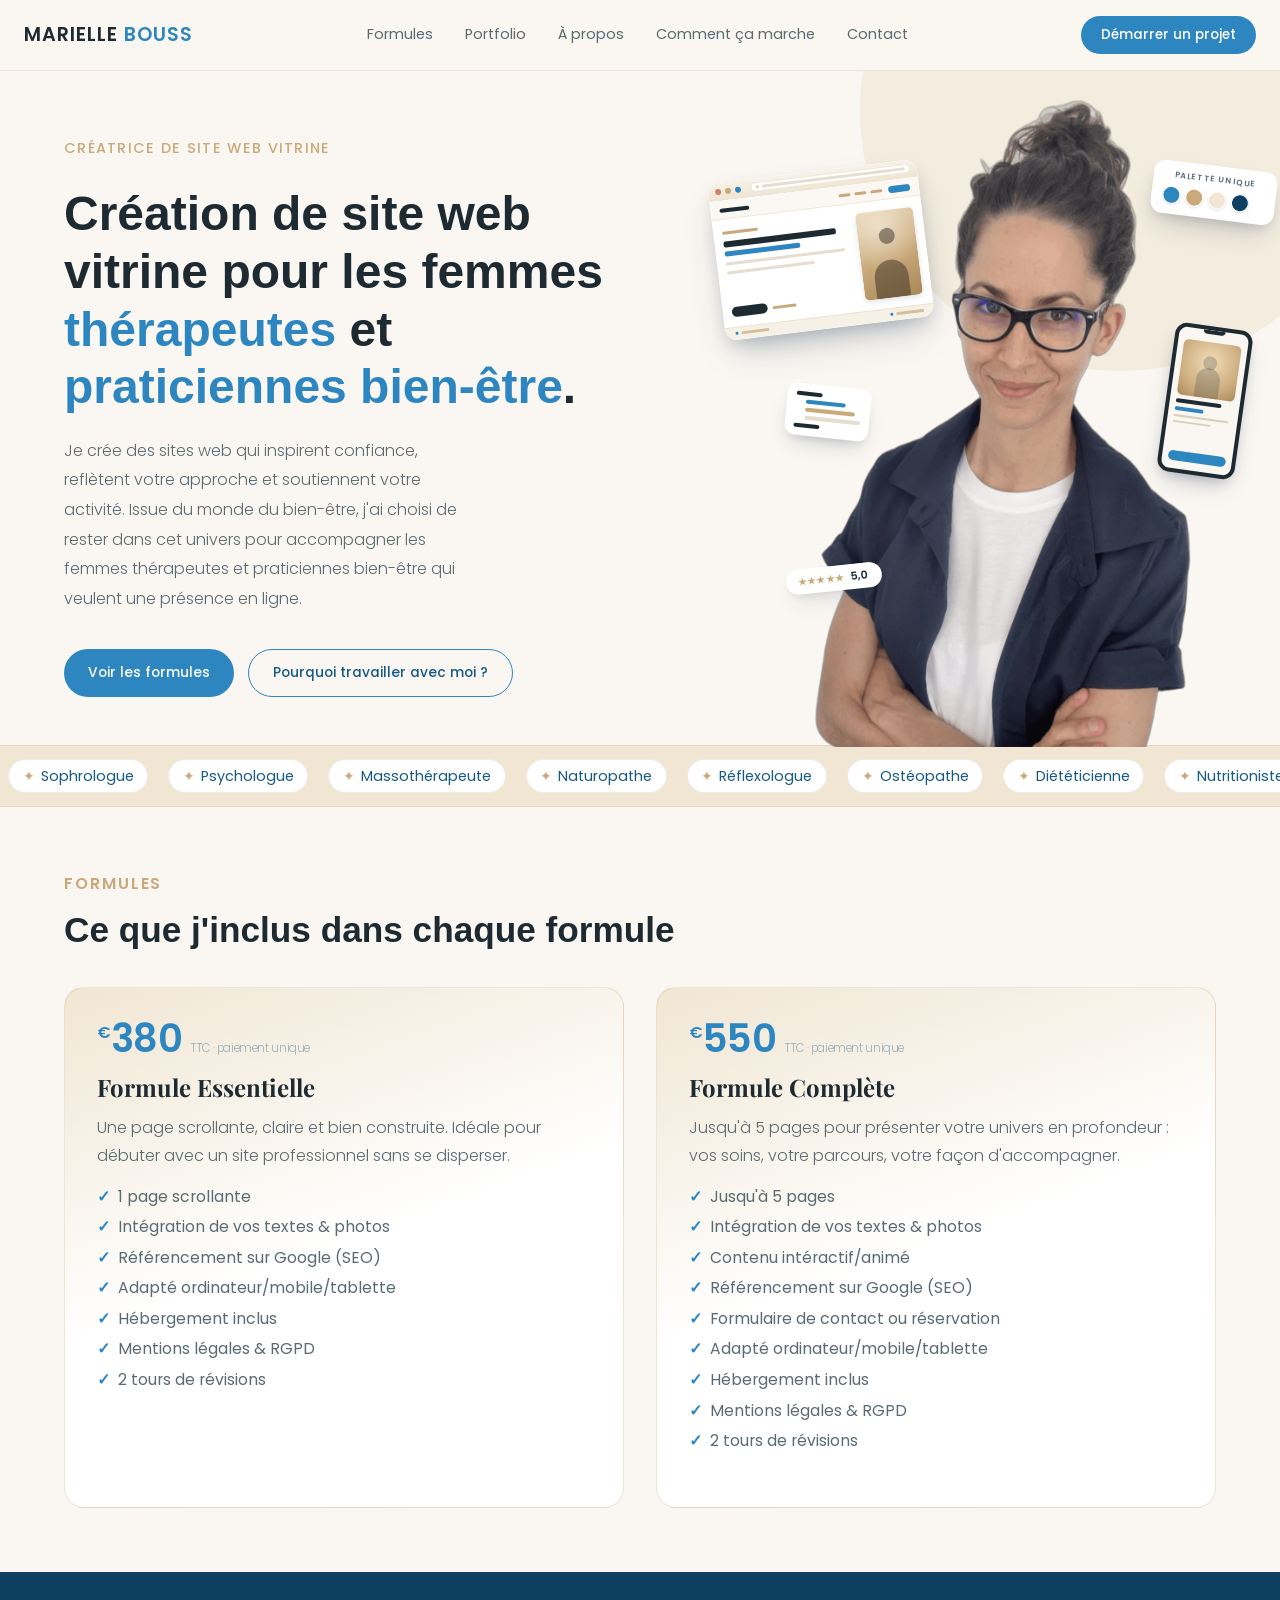
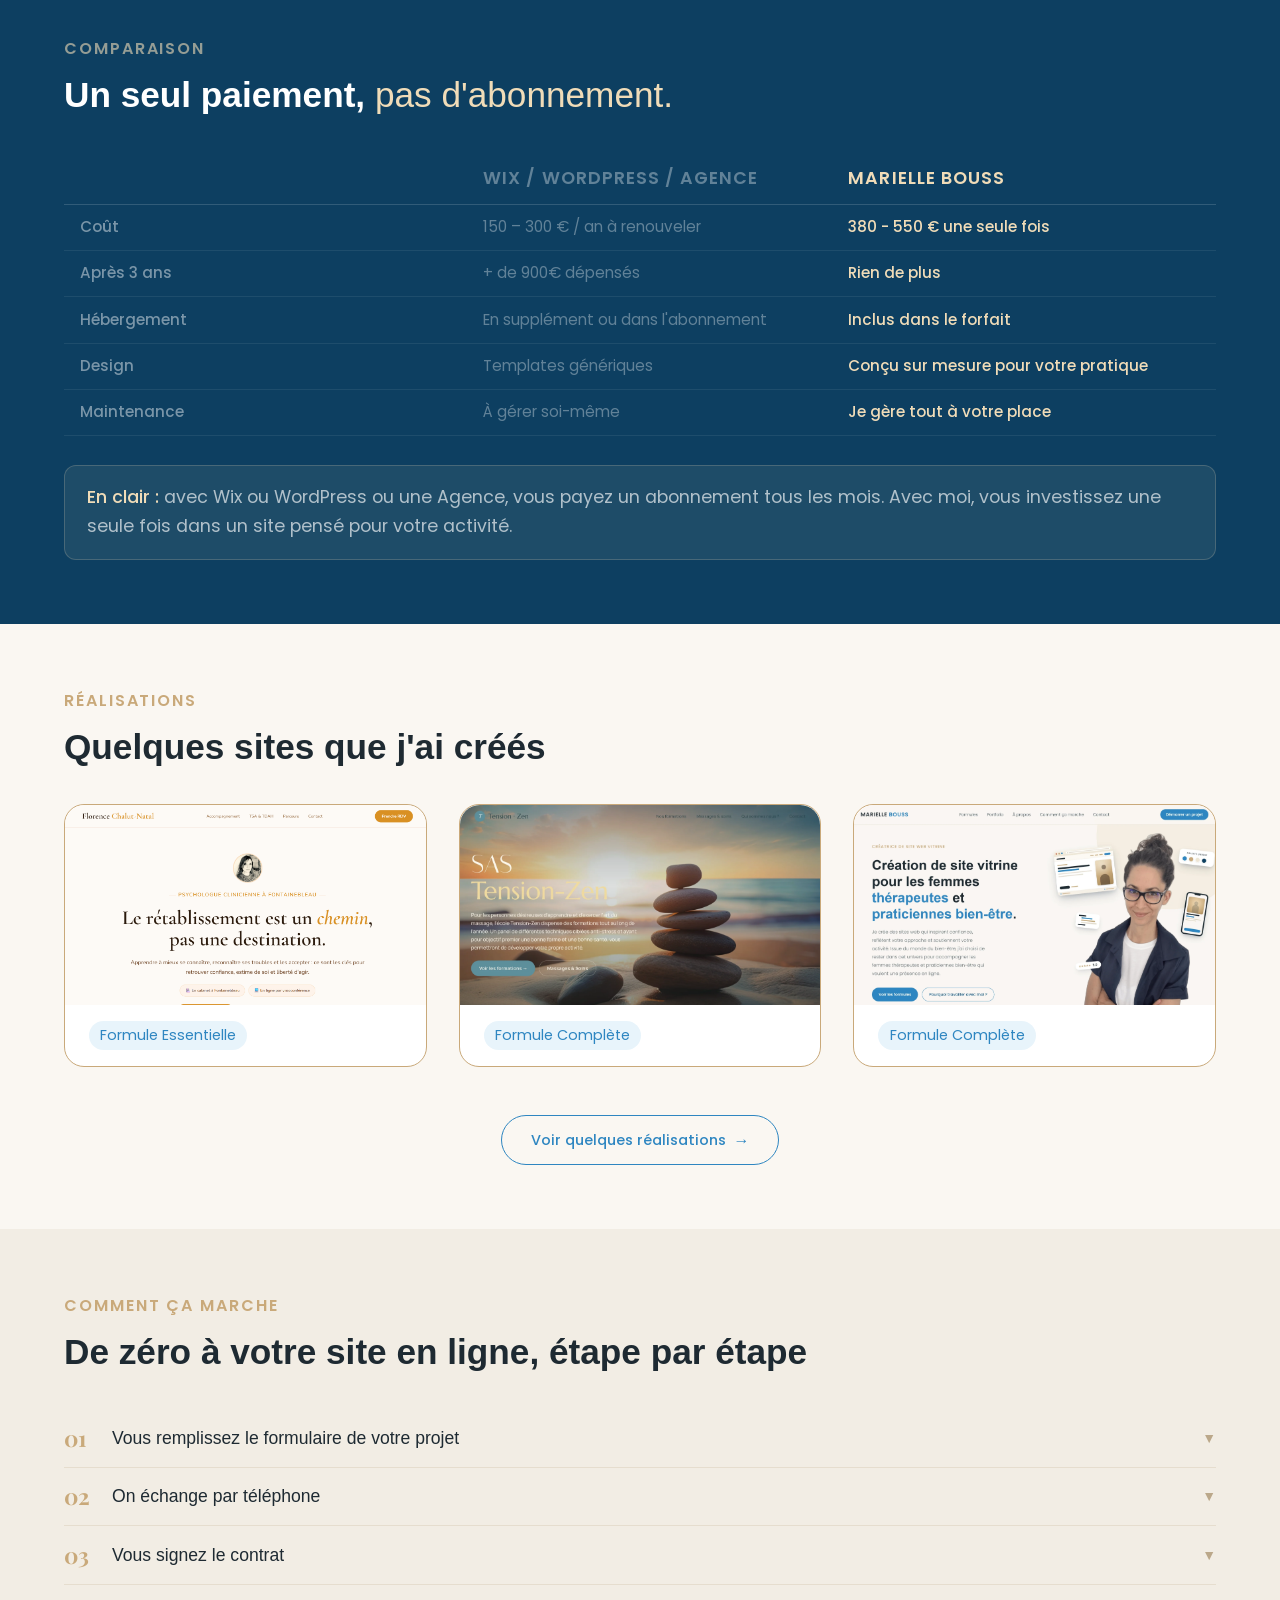
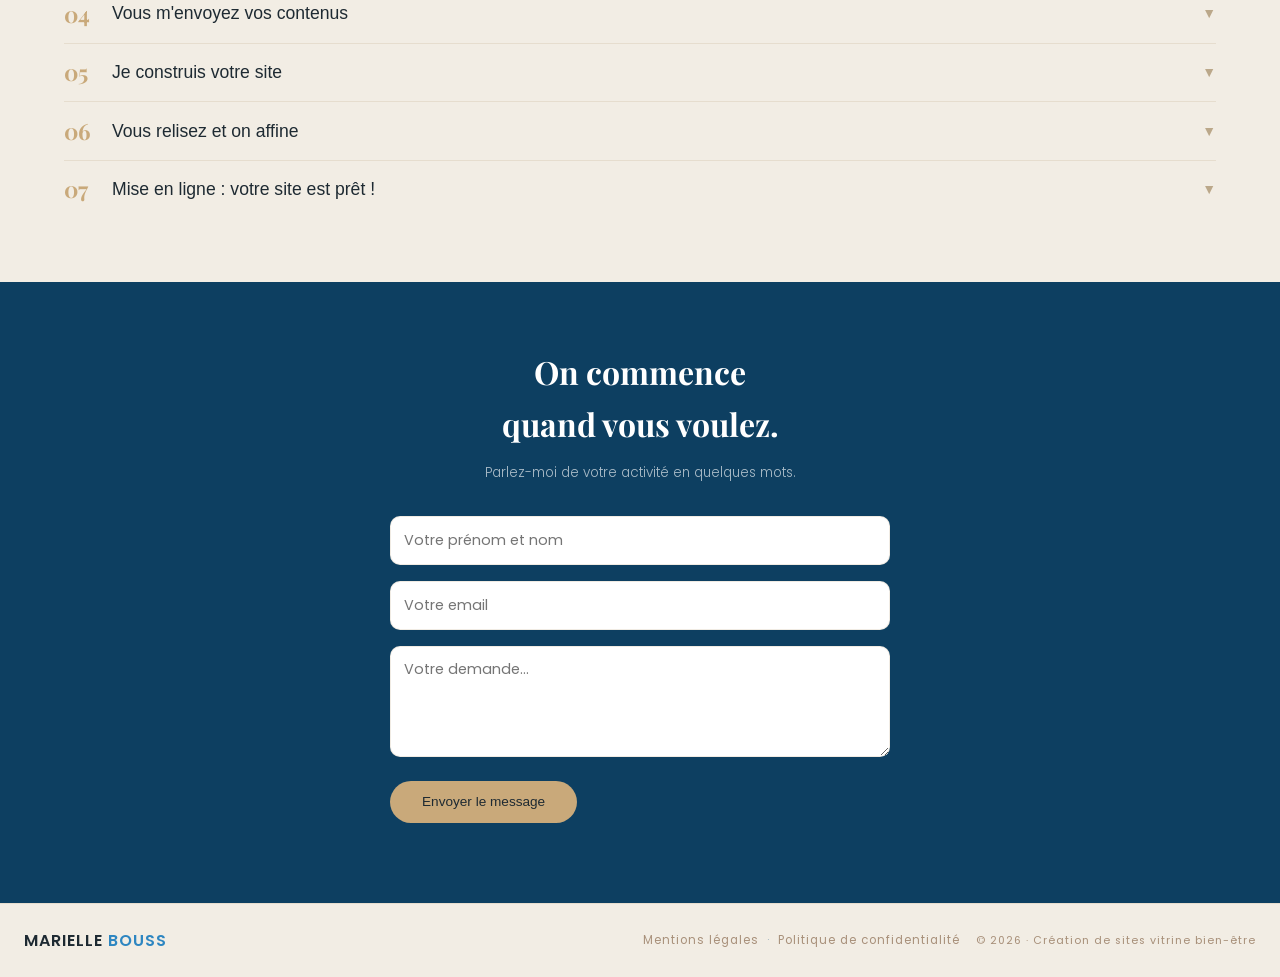
==== index.html @ 6187fcd1 "Add files via upload" ====
<!-- index.html - Page d'accueil -->
<!DOCTYPE html>
<html lang="fr">
<head>
    <meta charset="UTF-8">
    <meta name="viewport" content="width=device-width, initial-scale=1.0, viewport-fit=cover">
    
    <link rel="sitemap" type="application/xml" title="Sitemap" href="/sitemap.xml">
    
    <!-- Favicon -->
    <link rel="icon" type="image/png" href="/favicon.png">
    
    <!-- SEO Meta Tags -->
    <title>Marielle Bouss | Création de site web pour thérapeutes et praticiennes bien-être</title>
    <meta name="description" content="Créatrice de sites web vitrine sur mesure pour thérapeutes et praticiennes bien-être. Sans abonnement, hébergement inclus.">
    <meta name="keywords" content="création site web thérapeute, création site bien-être, création site coach, site vitrine bien-être, création site massothérapeute, site psychologue, création site naturopathe">
    <meta name="author" content="Marielle Bouss">
    <meta name="robots" content="index, follow">
    <meta name="language" content="French">
    
    <!-- Open Graph / Facebook -->
    <meta property="og:type" content="website">
    <meta property="og:url" content="https://mariellebouss.fr/">
    <meta property="og:title" content="Marielle Bouss | Créatrice de sites web pour thérapeutes et praticiennes bien-être">
    <meta property="og:description" content="Des sites web sur mesure pour les thérapeutes et praticiennes bien-être.">
    <meta property="og:locale" content="fr_FR">
    <meta property="og:site_name" content="Marielle Bouss">
    <meta property="og:image" content="https://mariellebouss.fr/logoreseau.jpg">
    <meta property="og:image:width" content="1200">
    <meta property="og:image:height" content="630">
    <meta property="og:image:alt" content="Marielle Bouss, créatrice de sites web vitrine pour thérapeutes et praticiennes bien-etre.">
    
    <!-- Twitter -->
    <meta property="twitter:card" content="summary_large_image">
    <meta property="twitter:url" content="https://mariellebouss.fr/">
    <meta property="twitter:title" content="Marielle Bouss | Créatrice de sites web pour thérapeutes">
    <meta property="twitter:description" content="Des sites web sur mesure pour les thérapeutes et praticiennes bien-être.">
    <meta name="twitter:image" content="https://mariellebouss.fr/logoreseau.jpg">
    
    <!-- Canonical URL -->
    <link rel="canonical" href="https://mariellebouss.fr/">
    
    <!-- Structured Data / Schema.org -->
    <script type="application/ld+json">
   {
    "@context": "https://schema.org",
    "@type": "ProfessionalService",
    "name": "Marielle Bouss",
    "description": "Créatrice de sites web vitrine pour thérapeutes et praticiennes bien-être",
    "url": "https://mariellebouss.fr",
    "email": "marielle.bouss@outlook.fr",
    "priceRange": "€380-€500",
    "serviceType": "Création de sites web vitrine",
    "areaServed": "France",
    "image": "https://mariellebouss.fr/logoreseau.jpg",
    "address": {
          "@type": "PostalAddress",
          "addressLocality": "Fontainebleau",
          "postalCode": "77300",
          "addressCountry": "FR"
              }
   }
    </script>
    
    <style>
        @import url('https://fonts.googleapis.com/css2?family=Playfair+Display:wght@400;500;700&family=Poppins:wght@300;400;500;600;700&display=swap');

        /* ─── Reset ──────────────────────────────────────────────────────── */
        *, *::before, *::after { box-sizing: border-box; margin: 0; padding: 0; }

        /* ─── Variables ──────────────────────────────────────────────────── */
        :root {
            --blue:        #2E86C1;
            --blue-mid:    #1F6FA3;
            --blue-dark:   #155A87;
            --blue-deep:   #0D3F61;
            --blue-pale:   #E8F4FB;
            --cream:       #FAF7F2;
            --cream2:      #F2EDE4;
            --cream3:      #E5DDD0;
            --sand:        #C9A97A;
            --sand-light:  #F0E6D3;
            --white:       #FFFFFF;
            --ink:         #1E2A32;
            --muted:       #5A6A72;
            --soft:        #96AEBB;
            --border:      rgba(46, 134, 193, 0.15);
            --border-warm: rgba(180, 155, 115, 0.2);
        }

        /* ─── Base ───────────────────────────────────────────────────────── */
        html { scroll-behavior: smooth; overflow-x: hidden; }

        body {
            overflow-x: hidden;
            font-family: 'Poppins', sans-serif;
            background: var(--cream);
            color: var(--ink);
            line-height: 1.6;
        }

        .container { max-width: 1200px; margin: 0 auto; padding: 0 1.5rem; }

        /* ─── Navigation ─────────────────────────────────────────────────── */
        .nav {
            display: flex;
            justify-content: space-between;
            align-items: center;
            padding: 1rem 1.5rem;
            border-bottom: 1px solid var(--border-warm);
            background: rgba(250, 247, 242, 0.97);
            backdrop-filter: blur(10px);
            max-width: 1400px;
            margin: 0 auto;
            position: relative;
            z-index: 1000;
        }

        .nav-logo { 
            font-size: 1.2rem; 
            font-weight: 600; 
            letter-spacing: 1px; 
            color: var(--ink);
            text-decoration: none;
        }
        .nav-logo span { color: var(--blue); }

        .nav-links { display: flex; gap: 2rem; font-size: 0.9rem; font-weight: 400; align-items: center; }

        .nav-links a { text-decoration: none; color: var(--muted); transition: color 0.2s; }
        .nav-links a:hover, .nav-links a.active { color: var(--blue); font-weight: 500; }

        .nav-cta {
            background: var(--blue);
            color: #fff;
            font-size: 0.85rem;
            font-weight: 500;
            padding: 0.5rem 1.25rem;
            border-radius: 99px;
            border: none;
            cursor: pointer;
            transition: background 0.2s;
            text-decoration: none;
            display: inline-block;
        }

        .nav-cta:hover { background: var(--blue-dark); }

        /* ─── Hamburger mobile ───────────────────────────────────────────── */
        .nav-hamburger {
            display: none;
            flex-direction: column;
            gap: 5px;
            cursor: pointer;
            background: none;
            border: none;
            padding: 4px;
            z-index: 1002;
        }

        .nav-hamburger span { display: block; width: 24px; height: 2px; background: var(--ink); border-radius: 2px; transition: all 0.3s; }

        /* ─── Menu mobile overlay ────────────────────────────────────────── */
        .mobile-menu-overlay {
            position: fixed;
            top: 0; right: 0;
            width: 70%;
            max-width: 300px;
            height: 100%;
            background: rgba(250, 247, 242, 0.98);
            backdrop-filter: blur(12px);
            z-index: 2000;
            display: flex;
            flex-direction: column;
            justify-content: center;
            align-items: center;
            transform: translateX(100%);
            opacity: 0;
            visibility: hidden;
            transition: transform 0.3s ease, opacity 0.3s ease, visibility 0.3s;
        }

        .mobile-menu-overlay.open { transform: translateX(0); opacity: 1; visibility: visible; }

        .mobile-menu-close {
            position: absolute;
            top: 1.5rem; right: 1.5rem;
            background: none;
            border: none;
            cursor: pointer;
            width: 32px; height: 32px;
            display: flex;
            align-items: center;
            justify-content: center;
            z-index: 2001;
        }

        .mobile-menu-close span               { position: relative; width: 24px; height: 2px; background: var(--ink); display: block; }
        .mobile-menu-close span:first-child   { transform: rotate(45deg); }
        .mobile-menu-close span:last-child    { transform: rotate(-45deg); position: absolute; }

        .mobile-menu-links {
            display: flex;
            flex-direction: column;
            gap: 1.2rem;
            text-align: center;
            padding: 2rem;
            width: 100%;
        }

        .mobile-menu-links a {
            font-size: 1.2rem;
            font-weight: 400;
            color: var(--ink);
            text-decoration: none;
            transition: color 0.2s;
            padding: 0.5rem;
            text-align: center;
        }

        .mobile-menu-links a:hover { color: var(--blue); }

        .mobile-menu-cta {
            background: var(--blue);
            color: #fff !important;
            font-size: 1rem;
            font-weight: 500;
            padding: 0.8rem 1rem;
            border-radius: 99px;
            cursor: pointer;
            transition: background 0.2s;
            text-decoration: none;
            display: block;
            text-align: center;
            margin-top: 1rem;
            width: 100%;
        }

        .mobile-menu-cta:hover { background: var(--blue-dark); color: #fff !important; }

        /* ─── Hero ───────────────────────────────────────────────────────── */
        .hero {
            padding: 4rem 1.5rem 0;
            background: var(--cream);
            position: relative;
            overflow: visible;
        }

        .hero::before {
            content: '';
            position: absolute;
            width: 520px; height: 520px;
            border-radius: 50%;
            background: var(--sand-light);
            top: -220px; right: -100px;
            pointer-events: none;
            z-index: 0;
            opacity: 0.6;
        }

        .hero .container { max-width: 1200px; position: relative; z-index: 1; display: flex; align-items: flex-end; gap: 2rem; }

        .hero-text { flex: 1; padding-bottom: 3rem; }

        .hero-tag {
            display: inline-flex;
            align-items: center;
            gap: 10px;
            font-size: 0.9rem;
            font-weight: 500;
            color: var(--sand);
            letter-spacing: 0.09em;
            text-transform: uppercase;
            margin-bottom: 1.6rem;
        }

        .hero h1 {
            font-family: 'Arial', sans-serif;
            font-size: clamp(1.9rem, 4vw, 3rem);
            font-weight: 700;
            line-height: 1.2;
            max-width: 560px;
            margin-bottom: 1.25rem;
            color: var(--ink);
        }

        .hero h1 em { font-style: normal; color: var(--blue); font-weight: 600; }

        .hero-sub {
            font-size: 1rem;
            color: var(--muted);
            max-width: 420px;
            line-height: 1.85;
            font-weight: 300;
            margin-bottom: 2.2rem;
        }

        .hero-actions { display: flex; gap: 0.9rem; flex-wrap: wrap; }

        /* Hero — colonne photo */
        .hero-photo-col {
            flex: 0 0 420px;
            position: relative;
            display: flex;
            justify-content: center;
            align-items: flex-end;
            margin-bottom: -1px;
        }

        .hero-visual {
            position: relative;
            width: 420px;
            height: 560px;
        }

        .hv-backdrop {
            display: none;
        }

        /* Animation flottante — mouvement doux indépendant par élément */
        @keyframes hvFloat {
            0%, 100% { transform: var(--hv-rest); }
            50%      { transform: var(--hv-peak); }
        }
        @media (prefers-reduced-motion: reduce) {
            .hv-browser, .hv-phone, .hv-palette, .hv-code, .hv-rating, .hv-tag {
                animation: none !important;
            }
        }

        .hv-browser {
            position: absolute;
            top: -15px;
            left: -80px;
            width: 210px;
            height: 158px;
            background: #FFFFFF;
            border-radius: 12px;
            box-shadow:
                inset 0 1px 0 rgba(255,255,255,0.9),
                0 18px 36px -10px rgba(30, 50, 80, 0.28),
                0 8px 16px -4px rgba(30, 50, 80, 0.18);
            --hv-rest: rotate(-7deg) translateY(0);
            --hv-peak: rotate(-6deg) translateY(-18px);
            animation: hvFloat 6.5s ease-in-out infinite;
            transform: var(--hv-rest);
            overflow: hidden;
            z-index: 5;
        }
        .hv-browser .bw-bar {
            height: 18px;
            background: linear-gradient(180deg, #F7F2E8 0%, #EFE6D2 100%);
            border-bottom: 1px solid rgba(180, 155, 115, 0.18);
            display: flex;
            align-items: center;
            padding: 0 7px;
            gap: 4px;
        }
        .hv-browser .bw-bar .dot {
            width: 6px; height: 6px;
            border-radius: 50%;
            background: #E5DDD0;
            flex-shrink: 0;
        }
        .hv-browser .bw-bar .dot:nth-child(1) { background: #D17F65; }
        .hv-browser .bw-bar .dot:nth-child(2) { background: #C9A97A; }
        .hv-browser .bw-bar .dot:nth-child(3) { background: #2E86C1; }
        .hv-browser .bw-bar .bw-url {
            flex: 1;
            height: 9px;
            background: #FFFFFF;
            border-radius: 4px;
            margin-left: 6px;
            border: 1px solid rgba(180, 155, 115, 0.2);
            display: flex;
            align-items: center;
            padding: 0 4px;
        }
        .hv-browser .bw-bar .bw-url::before {
            content: '';
            width: 3px;
            height: 3px;
            border-radius: 50%;
            background: #C9A97A;
            margin-right: 3px;
            opacity: 0.6;
        }
        .hv-browser .bw-bar .bw-url::after {
            content: '';
            flex: 1;
            height: 2.5px;
            background: #E5DDD0;
            border-radius: 1.5px;
        }
        .hv-browser .bw-body {
            height: calc(100% - 18px);
            display: flex;
            flex-direction: column;
            background: #FFFFFF;
            overflow: hidden;
        }
        /* Mini-nav du site vitrine — barres abstraites */
        .hv-browser .bw-mininav {
            display: flex;
            align-items: center;
            justify-content: space-between;
            padding: 6px 9px 5px;
            background: rgba(251, 247, 241, 0.9);
            border-bottom: 0.5px solid rgba(180, 155, 115, 0.18);
        }
        .hv-browser .bw-mn-logo {
            width: 30px;
            height: 4px;
            background: #1E2A32;
            border-radius: 2px;
        }
        .hv-browser .bw-mn-links {
            display: flex;
            gap: 4px;
            align-items: center;
        }
        .hv-browser .bw-mn-links span {
            width: 12px;
            height: 3px;
            background: #C9A97A;
            border-radius: 1.5px;
        }
        .hv-browser .bw-mn-cta {
            width: 22px;
            height: 7px;
            background: #2E86C1;
            border-radius: 99px;
            margin-left: 2px;
        }
        /* Hero du site vitrine — abstrait */
        .hv-browser .bw-hero {
            flex: 1;
            display: flex;
            gap: 8px;
            align-items: stretch;
            padding: 10px 9px 10px;
            position: relative;
        }
        .hv-browser .bw-hero-text {
            flex: 1.1;
            display: flex;
            flex-direction: column;
            gap: 4px;
            padding-top: 2px;
            position: relative;
            z-index: 1;
            min-width: 0;
        }
        .hv-browser .bw-eyebrow {
            width: 36px;
            height: 3px;
            background: #C9A97A;
            border-radius: 1.5px;
            margin-bottom: 3px;
        }
        .hv-browser .bw-headline {
            height: 5.5px;
            background: #1E2A32;
            border-radius: 2px;
            width: 90%;
        }
        .hv-browser .bw-headline.short {
            width: 60%;
            background: #2E86C1;
        }
        .hv-browser .bw-sub {
            height: 3px;
            background: #E5DDD0;
            border-radius: 1.5px;
            width: 95%;
            margin-top: 2px;
        }
        .hv-browser .bw-sub.shorter {
            width: 70%;
        }
        .hv-browser .bw-cta-row {
            display: flex;
            gap: 5px;
            margin-top: auto;
            align-items: center;
        }
        .hv-browser .bw-btn {
            width: 36px;
            height: 10px;
            background: #1E2A32;
            border-radius: 99px;
        }
        .hv-browser .bw-btn-ghost {
            width: 24px;
            height: 3px;
            background: #C9A97A;
            border-radius: 1.5px;
        }
        .hv-browser .bw-hero-img {
            flex: 0 0 58px;
            position: relative;
            z-index: 1;
            border-radius: 5px;
            background:
                radial-gradient(120% 80% at 40% 20%, rgba(255,255,255,0.45) 0%, rgba(255,255,255,0) 60%),
                linear-gradient(160deg, #E8D4B0 0%, #C9A97A 55%, #A88758 100%);
            box-shadow:
                inset 0 0.5px 0 rgba(255,255,255,0.4),
                0 2px 6px -1px rgba(30, 50, 80, 0.18);
            overflow: hidden;
        }
        .hv-browser .bw-hero-img::before {
            content: '';
            position: absolute;
            top: 20%;
            left: 50%;
            transform: translateX(-50%);
            width: 16px;
            height: 16px;
            border-radius: 50%;
            background: #3a2e22;
            opacity: 0.5;
        }
        .hv-browser .bw-hero-img::after {
            content: '';
            position: absolute;
            bottom: 0;
            left: 50%;
            transform: translateX(-50%);
            width: 34px;
            height: 38px;
            border-radius: 17px 17px 0 0;
            background: #3a2e22;
            opacity: 0.5;
        }
        /* Bandeau bas — abstrait */
        .hv-browser .bw-trust {
            display: flex;
            align-items: center;
            justify-content: space-between;
            padding: 4px 10px 5px;
            border-top: 0.5px solid rgba(180, 155, 115, 0.18);
            background: rgba(232, 220, 195, 0.4);
            gap: 8px;
        }
        .hv-browser .bw-trust span {
            display: inline-flex;
            align-items: center;
            gap: 3px;
        }
        .hv-browser .bw-trust span::before {
            content: '';
            width: 3px; height: 3px;
            border-radius: 50%;
            background: #2E86C1;
            flex-shrink: 0;
        }
        .hv-browser .bw-trust span::after {
            content: '';
            width: 28px;
            height: 3px;
            background: #C9A97A;
            border-radius: 1.5px;
            opacity: 0.7;
        }

        .hv-phone {
            position: absolute;
            bottom: 270px;
            right: -28px;
            width: 78px;
            height: 150px;
            background: #1E2A32;
            border-radius: 12px;
            padding: 4px;
            box-shadow:
                0 12px 24px -8px rgba(30, 50, 80, 0.28),
                0 6px 12px -4px rgba(30, 50, 80, 0.18);
            --hv-rest: rotate(8deg) translateY(0);
            --hv-peak: rotate(9deg) translateY(-16px);
            animation: hvFloat 7.2s ease-in-out infinite 0.6s;
            transform: var(--hv-rest);
            z-index: 7;
        }
        .hv-phone .ph-screen {
            width: 100%;
            height: 100%;
            background: #FAF7F2;
            border-radius: 8px;
            overflow: hidden;
            display: flex;
            flex-direction: column;
            padding: 8px 6px;
            gap: 4px;
            position: relative;
        }
        .hv-phone .ph-notch {
            position: absolute;
            top: 0;
            left: 50%;
            transform: translateX(-50%);
            width: 22px;
            height: 4px;
            background: #1E2A32;
            border-radius: 0 0 4px 4px;
        }
        .hv-phone .ph-hero-img {
            width: 100%;
            height: 56px;
            border-radius: 5px;
            background: radial-gradient(circle at 50% 35%, #F3DDB8 0%, #C9A97A 70%, #A88758 100%);
            margin-top: 4px;
            position: relative;
            overflow: hidden;
        }
        .hv-phone .ph-hero-img::before {
            content: '';
            position: absolute;
            top: 25%; left: 50%;
            transform: translateX(-50%);
            width: 14px; height: 14px;
            border-radius: 50%;
            background: rgba(30,42,50,0.22);
        }
        .hv-phone .ph-hero-img::after {
            content: '';
            position: absolute;
            top: calc(25% + 12px); left: 50%;
            transform: translateX(-50%);
            width: 24px; height: 34px;
            border-radius: 12px 12px 0 0;
            background: rgba(30,42,50,0.22);
        }
        .hv-phone .ph-row {
            height: 4px;
            background: #1E2A32;
            border-radius: 2px;
            width: 80%;
        }
        .hv-phone .ph-row.short { width: 50%; background: #2E86C1; }
        .hv-phone .ph-line {
            height: 2px;
            background: #D8CFB8;
            border-radius: 1px;
            width: 95%;
        }
        .hv-phone .ph-line.shorter { width: 65%; }
        .hv-phone .ph-btn {
            margin-top: auto;
            height: 10px;
            background: #2E86C1;
            border-radius: 5px;
            width: 100%;
        }

        .hv-badge .bd-icon {
            width: 28px; height: 28px;
            border-radius: 8px;
            background: linear-gradient(135deg, #2E86C1 0%, #155A87 100%);
            display: flex;
            align-items: center;
            justify-content: center;
            flex-shrink: 0;
        }
        .hv-badge .bd-icon svg { width: 16px; height: 16px; }
        .hv-badge .bd-text {
            display: flex;
            flex-direction: column;
            gap: 3px;
        }
        .hv-badge .bd-title {
            font-family: 'Poppins', sans-serif;
            font-size: 9px;
            font-weight: 600;
            color: var(--ink);
            line-height: 1;
            letter-spacing: 0.02em;
        }
        .hv-badge .bd-sub {
            font-family: 'Poppins', sans-serif;
            font-size: 7px;
            font-weight: 400;
            color: var(--muted);
            line-height: 1;
            letter-spacing: 0.04em;
            text-transform: uppercase;
        }

        /* Carte palette de couleurs*/
        .hv-palette {
            position: absolute;
            top: -20px;
            right: -60px;
            width: 124px;
            background: #FFFFFF;
            border-radius: 12px;
            padding: 10px 11px;
            box-shadow:
                inset 0 1px 0 rgba(255,255,255,0.9),
                0 14px 28px -8px rgba(30, 50, 80, 0.24),
                0 6px 12px -4px rgba(30, 50, 80, 0.16);
            --hv-rest: rotate(7deg) translateY(0);
            --hv-peak: rotate(6deg) translateY(-17px);
            animation: hvFloat 7.8s ease-in-out infinite 1.2s;
            transform: var(--hv-rest);
            z-index: 6;
            display: flex;
            flex-direction: column;
            gap: 7px;
        }
        .hv-palette .pl-label {
            font-family: 'Poppins', sans-serif;
            font-size: 8px;
            font-weight: 600;
            color: var(--muted);
            letter-spacing: 0.08em;
            text-transform: uppercase;
            line-height: 1;
        }
        .hv-palette .pl-swatches {
            display: flex;
            gap: 5px;
            align-items: center;
        }
        .hv-palette .pl-swatches span {
            width: 18px;
            height: 18px;
            border-radius: 50%;
            border: 1.5px solid #FFFFFF;
            box-shadow: 0 1px 3px rgba(0,0,0,0.12);
        }
        .hv-palette .pl-swatches span:nth-child(1) { background: #2E86C1; }
        .hv-palette .pl-swatches span:nth-child(2) { background: #C9A97A; }
        .hv-palette .pl-swatches span:nth-child(3) { background: #F0E6D3; }
        .hv-palette .pl-swatches span:nth-child(4) { background: #0D3F61; }

        /* Pill ★ note témoignage */
        .hv-rating {
            position: absolute;
            top: 380px;
            left: -10px;
            background: #FFFFFF;
            border-radius: 99px;
            padding: 7px 13px 7px 11px;
            display: flex;
            align-items: center;
            gap: 6px;
            box-shadow:
                inset 0 1px 0 rgba(255,255,255,0.9),
                0 12px 22px -8px rgba(30, 50, 80, 0.22),
                0 5px 10px -4px rgba(30, 50, 80, 0.14);
            --hv-rest: rotate(-6deg) translateY(0);
            --hv-peak: rotate(-5deg) translateY(-15px);
            animation: hvFloat 6.8s ease-in-out infinite 1.8s;
            transform: var(--hv-rest);
            z-index: 7;
        }
        .hv-rating .rt-stars {
            display: flex;
            gap: 1px;
            color: #C9A97A;
            font-size: 11px;
            line-height: 1;
            letter-spacing: -0.5px;
        }
        .hv-rating .rt-score {
            font-family: 'Poppins', sans-serif;
            font-size: 11px;
            font-weight: 600;
            color: var(--ink);
            line-height: 1;
        }

        .hv-tag::before {
            content: '';
            width: 6px;
            height: 6px;
            border-radius: 50%;
            background: #F0DCB8;
            box-shadow: 0 0 8px #F0DCB8;
        }

        /* Carte d'écriture/code (top milieu — évoque le code/wordpress) */
        .hv-code {
            position: absolute;
            top: 200px;
            left: -10px;
            width: 84px;
            background: #FFFFFF;
            border-radius: 10px;
            padding: 8px 9px;
            box-shadow:
                inset 0 1px 0 rgba(255,255,255,0.9),
                0 12px 22px -8px rgba(30, 50, 80, 0.22),
                0 5px 10px -4px rgba(30, 50, 80, 0.14);
            --hv-rest: rotate(6deg) translateY(0);
            --hv-peak: rotate(7deg) translateY(-16px);
            animation: hvFloat 7.4s ease-in-out infinite 2.4s;
            transform: var(--hv-rest);
            z-index: 6;
            display: flex;
            flex-direction: column;
            gap: 4px;
        }
        .hv-code .cd-row {
            height: 4px;
            border-radius: 2px;
            background: #E5DDD0;
        }
        .hv-code .cd-row.indent { margin-left: 10px; }
        .hv-code .cd-row.blue { background: #2E86C1; width: 60%; }
        .hv-code .cd-row.sand { background: #C9A97A; width: 75%; }
        .hv-code .cd-row.dark { background: #1E2A32; width: 40%; }

        /* Photo principale (sans cadre, PNG transparent) */
        .hv-photo {
            position: absolute;
            bottom: -1px;
            left: 50%;
            transform: translateX(-50%);
            width: 340px;
            height: auto;
            object-fit: contain;
            object-position: bottom center;
            z-index: 6;
        }

        /* Boutons */
        .btn-primary {
            background: var(--blue);
            font-family: 'Poppins', sans-serif;
            color: #fff;
            font-weight: 500;
            font-size: 0.86rem;
            padding: 0.78rem 1.5rem;
            border-radius: 99px;
            border: none;
            cursor: pointer;
            transition: background 0.2s;
        }

        .btn-primary:hover { background: var(--blue-dark); }

        .btn-ghost {
            background: transparent;
            color: var(--blue-dark);
            font-size: 0.86rem;
            font-weight: 500;
            padding: 0.78rem 1.5rem;
            border-radius: 99px;
            border: 1.5px solid var(--blue);
            cursor: pointer;
            transition: all 0.2s;
            text-decoration: none;
            display: inline-flex;
            align-items: center;
            justify-content: center;
        }

        .btn-ghost:hover { background: var(--blue-pale); }

        /* ─── Bande défilante ────────────────────────────────────────────── */
        .marquee-container {
            background: var(--sand-light);
            padding: 0.8rem 0;
            border-top: 1px solid var(--border-warm);
            border-bottom: 1px solid var(--border-warm);
            overflow: hidden;
            white-space: nowrap;
        }

        .marquee-content { display: inline-block; animation: scrollText 25s linear infinite; }

        .marquee-content span {
            display: inline-flex;
            align-items: center;
            gap: 6px;
            background: var(--white);
            border: 1px solid var(--border-warm);
            border-radius: 99px;
            padding: 0.28rem 0.85rem;
            font-size: 0.9rem;
            color: var(--blue-dark);
            font-weight: 400;
            margin: 0 0.5rem;
        }

        .marquee-content span::before { content: '✦'; font-size: 0.9rem; color: var(--sand); }

        @keyframes scrollText { from { transform: translateX(0); } to { transform: translateX(-50%); } }

        /* ─── Sections ───────────────────────────────────────────────────── */
        .section { padding: 4rem 0; }

        .section-eyebrow {
            font-size: 1rem;
            font-weight: 600;
            letter-spacing: 0.12em;
            text-transform: uppercase;
            color: var(--sand);
            display: flex;
            align-items: center;
            gap: 8px;
            margin-bottom: 0.7rem;
        }

        .section-title {
            font-family: 'Arial', sans-serif;
            font-size: 2.2rem;
            font-weight: 700;
            color: var(--ink);
            margin-bottom: 2.2rem;
            line-height: 1.25;
        }

        .section-title em { font-style: normal; font-weight: 400; color: var(--blue); }

        /* ─── Formules ───────────────────────────────────────────────────── */
        .cards { display: grid; grid-template-columns: repeat(auto-fit, minmax(300px, 1fr)); gap: 2rem; }

        .card { background: var(--white); border: 1px solid var(--border-warm); border-radius: 20px; padding: 2rem; }

        .card.warm-blue {
            background: linear-gradient(160deg, var(--sand-light) 0%, var(--white) 50%);
            border-color: rgba(201, 169, 122, 0.3);
        }

        .card-price { font-size: 2.4rem; font-weight: 600; color: var(--blue); letter-spacing: -0.01em; line-height: 1; }
        .card-price sup   { font-size: 1rem; vertical-align: super; }
        .card-price small { font-size: 0.72rem; font-weight: 300; color: var(--soft); }

        .card-name { font-family: 'Playfair Display', serif; font-size: 1.5rem; font-weight: 700; margin: 0.6rem 0 0.5rem; color: var(--ink); }

        .card-desc { font-size: 1rem; color: var(--muted); line-height: 1.7; margin-bottom: 1rem; font-weight: 300; }

        .card-list { list-style: none; display: flex; flex-direction: column; gap: 7px; margin-bottom: 1.4rem; }

        .card-list li {
            font-size: 0.98rem;
            color: var(--muted);
            display: flex;
            align-items: flex-start;
            gap: 8px;
            line-height: 1.5;
        }

        .card-list li::before { content: '✓'; color: var(--blue); flex-shrink: 0; font-weight: 600; }

        /* ─── Portfolio (aperçus) ───────────────────────────────────────── */
        .portfolio-grid {
            display: grid;
            grid-template-columns: repeat(auto-fill, minmax(320px, 1fr));
            gap: 2rem;
            margin-top: 2rem;
        }

        .portfolio-item {
            background: var(--white);
            border-radius: 20px;
            border: 1px solid var(--sand);
            cursor: pointer;
            transition: transform 0.3s, box-shadow 0.3s;
            text-decoration: none;
            display: block;
        }

        .portfolio-item:hover { transform: translateY(-5px); box-shadow: 0 10px 30px rgba(0, 0, 0, 0.1); }

        .portfolio-preview { height: 200px; overflow: hidden; border-radius: 20px 20px 0 0; }

        .portfolio-preview img {
            width: 100%;
            height: auto;
            display: block;
            transform: translateY(0);
            transition: transform 10s cubic-bezier(0.45, 0.46, 0.45, 0.94);
        }

        .portfolio-item:hover .portfolio-preview img { transform: translateY(calc(-100% + 200px)); }

        .portfolio-info { padding: 1rem 1.5rem; }

        .portfolio-tags { display: flex; flex-wrap: wrap; gap: 0.5rem; }

        .portfolio-tag { background: var(--blue-pale); padding: 0.2rem 0.7rem; border-radius: 99px; font-size: 0.9rem; color: var(--blue); }

        /* Bouton Voir plus */
        .portfolio-more {
            text-align: center;
            margin-top: 3rem;
        }

        .btn-portfolio {
            background: transparent;
            color: var(--blue);
            font-size: 0.9rem;
            font-weight: 500;
            padding: 0.7rem 1.8rem;
            border-radius: 99px;
            border: 1.5px solid var(--blue);
            cursor: pointer;
            transition: all 0.2s;
            text-decoration: none;
            display: inline-flex;
            align-items: center;
            gap: 8px;
        }

        .btn-portfolio:hover {
            background: var(--blue-pale);
            transform: translateY(-2px);
        }

        .btn-portfolio::after {
            content: '→';
            font-size: 1rem;
            transition: transform 0.2s;
        }

        .btn-portfolio:hover::after {
            transform: translateX(3px);
        }

        /* ─── Comparaison ────────────────────────────────────────────────── */
        .compare { background: var(--blue-deep); padding: 4rem 0; }

        .compare .section-eyebrow { color: rgba(240, 220, 184, 0.6); }
        .compare .section-title   { color: #fff; }
        .compare .section-title em { color: #F0DCB8; }

        .compare-table { width: 100%; border-collapse: collapse; margin-top: 2rem; }

        .compare-table th {
            color: #F0DCB8;
            font-size: 1.1rem;
            font-weight: 600;
            letter-spacing: 0.06em;
            text-transform: uppercase;
            padding: 0.75rem 1rem;
            text-align: left;
            border-bottom: 1px solid rgba(255, 255, 255, 0.15);
        }

        .compare-table th.other-col { color: rgba(255, 255, 255, 0.35); }

        .compare-table td {
            font-size: 0.95rem;
            padding: 0.7rem 1rem;
            border-bottom: 1px solid rgba(255, 255, 255, 0.07);
            vertical-align: top;
            line-height: 1.5;
        }

        .compare-table td.row-label { color: rgba(255, 255, 255, 0.45); font-size: 0.95rem; font-weight: 500; width: 35%; }
        .compare-table td.me-val    { color: #fff; font-weight: 500; }
        .compare-table td.me-val .good { color: #F0DCB8; }
        .compare-table td.other-val { color: rgba(255, 255, 255, 0.35); }

        .compare-note {
            margin-top: 1.8rem;
            background: rgba(240, 220, 184, 0.08);
            border: 1px solid rgba(240, 220, 184, 0.2);
            border-radius: 12px;
            padding: 1.1rem 1.4rem;
            font-size: 1.1rem;
            color: rgba(255, 255, 255, 0.65);
            line-height: 1.65;
        }

        .compare-note strong { color: #F0DCB8; font-weight: 500; }

        /* ─── Process (accordéon) ────────────────────────────────────────── */
        .process { padding: 4rem 0; background: var(--cream2); }

        .steps { display: flex; flex-direction: column; margin-top: 0.5rem; }

        .step { border-bottom: 1px solid var(--border-warm); }
        .step:last-child { border-bottom: none; }

        .step-header {
            display: flex;
            align-items: center;
            gap: 1rem;
            padding: 1.1rem 0;
            cursor: pointer;
            background: none;
            border: none;
            width: 100%;
            text-align: left;
            font-family: 'Poppins', sans-serif;
        }

        .step-header:hover .step-title { color: var(--blue); }

        .step-num   { font-family: 'Playfair Display', serif; font-size: 1.4rem; font-weight: 700; color: var(--sand); line-height: 1; min-width: 2rem; flex-shrink: 0; }
        .step-title { font-family: 'Arial', sans-serif; font-size: 1.1rem; font-weight: 500; color: var(--ink); flex: 1; }
        .step-icon  { font-size: 14px; color: #BBA88A; transition: transform 0.25s; flex-shrink: 0; }
        .step-icon.open { transform: rotate(180deg); }

        .step-body { overflow: hidden; max-height: 0; transition: max-height 0.3s ease; }
        .step-body.open { max-height: 200px; }

        .step-desc { font-size: 1rem; color: var(--muted); line-height: 1.75; font-weight: 300; padding: 0 0 1.1rem 3rem; }

        /* ─── Contact ────────────────────────────────────────────────────── */
        .cta-section { padding: 4rem 0; text-align: center; background: var(--blue-deep); }

        .cta-section h2 { font-family: 'Playfair Display', serif; font-size: 2rem; font-weight: 700; color: #fff; margin-bottom: 0.75rem; }

        .cta-section p { font-size: 0.84rem; color: rgba(255, 255, 255, 0.65); max-width: 360px; margin: 0 auto 2rem; font-weight: 300; line-height: 1.75; }

        .btn-cta {
            background: var(--sand);
            color: var(--ink);
            font-weight: 500;
            font-size: 0.85rem;
            padding: 0.85rem 2rem;
            border-radius: 99px;
            border: none;
            cursor: pointer;
            transition: background 0.2s;
            text-decoration: none;
            display: inline-block;
        }

        .btn-cta:hover { background: var(--cream3); }

        .contact-form { max-width: 500px; margin: 0 auto; text-align: left; }

        .form-group { margin-bottom: 1rem; }

        .form-group input,
        .form-group textarea {
            width: 100%;
            padding: 0.8rem;
            border-radius: 10px;
            border: 1px solid var(--border-warm);
            background: var(--white);
            font-family: inherit;
            font-size: 0.9rem;
        }

        .form-group input:focus,
        .form-group textarea:focus { outline: none; border-color: var(--blue); }

        /* ─── Footer ─────────────────────────────────────────────────────── */
        .footer {
            padding: 1.5rem;
            border-top: 1px solid var(--border-warm);
            display: flex;
            justify-content: space-between;
            align-items: center;
            background: var(--cream2);
            flex-wrap: wrap;
            letter-spacing: 1px;
            gap: 1rem;
        }

        .footer-logo      { font-size: 1rem; font-weight: 600; color: var(--ink); text-decoration: none; }
        .footer-logo span { color: var(--blue); }
        .footer-copy      { font-size: 0.68rem; color: #A8907A; }

        /* ─── Responsive ─────────────────────────────────────────────────── */
        @media (max-width: 1000px) {
            .hero-photo-col { flex: 0 0 360px; }
            .hero-visual { width: 360px; height: 500px; transform: scale(0.88); transform-origin: bottom right; }
            .hero h1 { font-size: 2rem; }
        }

        @media (max-width: 768px) {
            .container     { padding: 0 1rem; }
            .nav           { padding: 0.8rem 1rem; flex-wrap: wrap; gap: 1rem; }
            .nav-hamburger { display: flex; }
            .nav-links     { display: none !important; }
            .nav-cta       { display: none; }

            .hero          { padding: 2rem 1rem 0; }
            .hero .container { flex-direction: column; gap: 1.5rem; align-items: center; }
            .hero h1       { font-size: 1.8rem; }
            .hero-text     { padding-bottom: 0; }
            .hero-photo-col  { flex: unset; width: 100%; max-width: 320px; justify-content: center;  margin-top: 2.5rem; margin-bottom: -1px; }
            .hero-visual { width: 380px; height: 420px; transform: scale(0.70); transform-origin: bottom center; }

            /* ── Repositionnement éléments flottants sur mobile ── */

            /* Phone : plus sur la droite */
            .hv-phone {
                bottom: 280px;
                right: -50px;
                z-index: 5;
            }

            /* Photo : passe devant le phone */
            .hv-photo { z-index: 6; }

            /* Code : plus sur la gauche */
            .hv-code {
                left: -60px;
                top: 180px;
                width: 100px;
            }

            /* Palette : cachée sur mobile */
            .hv-palette { display: none; }

            /* Browser : plus haut */
            .hv-browser {
                top: -60px;
            }

            /* Rating : remonté sur la photo, côté gauche */
            .hv-rating {
                top: 300px;
                left: -10px;
            }

            .cards           { grid-template-columns: 1fr; gap: 1.5rem; }
            .portfolio-grid  { grid-template-columns: 1fr; }
            .section-title   { font-size: 1.6rem; }

            .step-body.open  { max-height: 300px; }
            .step-desc       { padding-left: 2rem; }

            .compare-table th,
            .compare-table td  { padding: 0.5rem; }
            .compare-table th  { font-size: 0.86rem; }
            .compare-table td.row-label { font-size: 0.88rem; }
            .compare-table td.other-val,
            .compare-table td.me-val    { font-size: 0.86rem; }
            .compare-note  { font-size: 1rem; padding: 0.8rem 1rem; line-height: 1.5; }
        }

        @media (max-width: 480px) {
            .hero-actions { flex-direction: column; align-items: stretch; }
            .btn-primary, .btn-ghost { text-align: center; justify-content: center; width: 100%; }
            .step-body.open { max-height: 400px; }
        }
    </style>
</head>
<body>

    <!-- ── Navigation ───────────────────────────────────────────────── -->
    <nav class="nav">
        <a href="/" class="nav-logo">MARIELLE <span>BOUSS</span></a>
        <div class="nav-links">
            <a href="#services">Formules</a>
            <a href="/portfolio">Portfolio</a>
            <a href="/a-propos">À propos</a>
            <a href="#process">Comment ça marche</a>
            <a href="#contact">Contact</a>
        </div>
        <button class="nav-hamburger" id="hamburgerBtn" aria-label="Menu">
            <span></span><span></span><span></span>
        </button>
        <a href="#contact" class="nav-cta">Démarrer un projet</a>
    </nav>

    <!-- ── Menu mobile ──────────────────────────────────────────────── -->
    <div class="mobile-menu-overlay" id="mobileMenu">
        <button class="mobile-menu-close" id="closeMenuBtn" aria-label="Fermer">
            <span></span><span></span>
        </button>
        <div class="mobile-menu-links">
            <a href="#services" class="mobile-link">Formules</a>
            <a href="/portfolio" class="mobile-link">Portfolio</a>
            <a href="/a-propos" class="mobile-link">À propos</a>
            <a href="#process" class="mobile-link">Comment ça marche</a>
            <a href="#contact" class="mobile-link">Contact</a>
            <a href="#contact" class="mobile-menu-cta">Démarrer un projet</a>
        </div>
    </div>

    <!-- ── Hero ─────────────────────────────────────────────────────── -->
    <section class="hero">
        <div class="container">
            <div class="hero-text">
                <div class="hero-tag">Créatrice de site web vitrine</div>
                <h1>Création de site web vitrine pour les femmes <em>thérapeutes</em> et <em>praticiennes bien-être</em>.</h1>
                <p class="hero-sub">Je crée des sites web qui inspirent confiance, reflètent votre approche et soutiennent votre activité. Issue du monde du bien-être, j'ai choisi de rester dans cet univers pour accompagner les femmes thérapeutes et praticiennes bien-être qui veulent une présence en ligne.</p>
                <div class="hero-actions">
                    <button class="btn-primary" onclick="document.getElementById('services').scrollIntoView({behavior:'smooth'})">Voir les formules</button>
                    <a href="/a-propos" class="btn-ghost">Pourquoi travailler avec moi ?</a>
                </div>
            </div>

            <div class="hero-photo-col">
                <div class="hero-visual">

                    <!-- Backdrop organique subtil -->
                    <div class="hv-backdrop"></div>

                    <!-- Maquette navigateur : aperçu abstrait de site vitrine -->
                    <div class="hv-browser" aria-hidden="true">
                        <div class="bw-bar">
                            <span class="dot"></span>
                            <span class="dot"></span>
                            <span class="dot"></span>
                            <div class="bw-url"></div>
                        </div>
                        <div class="bw-body">
                            <div class="bw-mininav">
                                <div class="bw-mn-logo"></div>
                                <div class="bw-mn-links">
                                    <span></span>
                                    <span></span>
                                    <span></span>
                                    <div class="bw-mn-cta"></div>
                                </div>
                            </div>
                            <div class="bw-hero">
                                <div class="bw-hero-text">
                                    <div class="bw-eyebrow"></div>
                                    <div class="bw-headline"></div>
                                    <div class="bw-headline short"></div>
                                    <div class="bw-sub"></div>
                                    <div class="bw-sub shorter"></div>
                                    <div class="bw-cta-row">
                                        <div class="bw-btn"></div>
                                        <div class="bw-btn-ghost"></div>
                                    </div>
                                </div>
                                <div class="bw-hero-img"></div>
                            </div>
                            <div class="bw-trust">
                                <span></span>
                                <span></span>
                            </div>
                        </div>
                    </div>

                    <!-- Maquette mobile : même site, version responsive -->
                    <div class="hv-phone" aria-hidden="true" style="width: 78px; border-radius: 12px">
                        <div class="ph-screen">
                            <div class="ph-notch"></div>
                            <div class="ph-hero-img"></div>
                            <div class="ph-row"></div>
                            <div class="ph-row short"></div>
                            <div class="ph-line"></div>
                            <div class="ph-line shorter"></div>
                            <div class="ph-btn"></div>
                        </div>
                    </div>

                    <!-- Carte palette de couleurs (haut droite) -->
                    <div class="hv-palette" aria-hidden="true">
                        <div class="pl-label" style="text-align: center">Palette unique</div>
                        <div class="pl-swatches">
                            <span></span><span></span><span></span><span></span>
                        </div>
                    </div>

                    <!-- Carte code/maquette (mid droite, sous palette) -->
                    <div class="hv-code" aria-hidden="true">
                        <div class="cd-row dark"></div>
                        <div class="cd-row indent blue"></div>
                        <div class="cd-row indent sand"></div>
                        <div class="cd-row indent"></div>
                        <div class="cd-row dark"></div>
                    </div>

                    <!-- Pill avis 5★ (gauche, milieu) -->
                    <div class="hv-rating" aria-hidden="true">
                        <span class="rt-stars">★★★★★</span>
                        <span class="rt-score">5,0</span>
                    </div>

                    <!-- Photo principale -->
                    <img class="hv-photo" src="marielle-bouss1.webp" alt="Créatrice de site web pour thérapeutes et praticienne bien-etre"
                         style="width: 400px">

                </div>
            </div>
        </div>
    </section>

    <!-- ── Bande défilante ──────────────────────────────────────────── -->
    <div class="marquee-container">
        <div class="marquee-content">
            <span>Sophrologue</span>
            <span>Psychologue</span>
            <span>Massothérapeute</span>
            <span>Naturopathe</span>
            <span>Réflexologue</span>
            <span>Ostéopathe</span>
            <span>Diététicienne</span>
            <span>Nutritioniste</span>
            <span>Hypnothérapeute</span>
            <span>Coach bien-être</span>
            <span>Psychothérapeute</span>
            <span>Énergéticienne</span>
            <span>Indépendante</span>
            <span>Sophrologue</span>
            <span>Psychologue</span>
            <span>Massothérapeute</span>
            <span>Naturopathe</span>
            <span>Réflexologue</span>
            <span>Ostéopathe</span>
            <span>Diététicienne</span>
            <span>Nutritioniste</span>
            <span>Hypnothérapeute</span>
            <span>Coach bien-être</span>
            <span>Psychothérapeute</span>
            <span>Énergéticienne</span>
            <span>Indépendante</span>
        </div>
    </div>

    <!-- ── Formules ──────────────────────────────────────────────────── -->
    <section id="services" class="section">
        <div class="container">
            <div class="section-eyebrow">Formules</div>
            <h2 class="section-title">Ce que j'inclus dans chaque formule</h2>
            <div class="cards">
                <div class="card warm-blue">
                    <div class="card-price"><sup>€</sup>380 <small>TTC · paiement unique</small></div>
                    <h3 class="card-name">Formule Essentielle</h3>
                    <div class="card-desc">Une page scrollante, claire et bien construite. Idéale pour débuter avec un site professionnel sans se disperser.</div>
                    <ul class="card-list">
                        <li>1 page scrollante</li>
                        <li>Intégration de vos textes & photos</li>
                        <li>Référencement sur Google (SEO) </li>
                        <li>Adapté ordinateur/mobile/tablette</li>
                        <li>Hébergement inclus</li>
                        <li>Mentions légales & RGPD</li>
                        <li>2 tours de révisions</li>
                    </ul>
                </div>
                <div class="card warm-blue">
                    <div class="card-price"><sup>€</sup>550 <small>TTC · paiement unique</small></div>
                    <h3 class="card-name">Formule Complète</h3>
                    <div class="card-desc">Jusqu'à 5 pages pour présenter votre univers en profondeur : vos soins, votre parcours, votre façon d'accompagner.</div>
                    <ul class="card-list">
                        <li>Jusqu'à 5 pages</li>
                        <li>Intégration de vos textes & photos</li>
                        <li>Contenu intéractif/animé</li>
                        <li>Référencement sur Google (SEO)</li>
                        <li>Formulaire de contact ou réservation</li>
                        <li>Adapté ordinateur/mobile/tablette</li>
                        <li>Hébergement inclus</li>
                        <li>Mentions légales & RGPD</li>
                        <li>2 tours de révisions</li>
                    </ul>
                </div>
            </div>
        </div>
    </section>

    <!-- ── Comparaison ───────────────────────────────────────────────── -->
    <section class="compare">
        <div class="container">
            <div class="section-eyebrow">Comparaison</div>
            <h2 class="section-title">Un seul paiement, <em>pas d'abonnement.</em></h2>
            <table class="compare-table">
                <thead>
                    <tr>
                        <th style="color:rgba(255,255,255,0.3);width:35%;"></th>
                        <th class="other-col">Wix / WordPress / Agence</th>
                        <th class="me-col">Marielle Bouss</th>
                    </tr>
                </thead>
                <tbody>
                    <tr><td class="row-label">Coût</td><td class="other-val">150 – 300 € / an à renouveler</td><td class="me-val"><span class="good">380 - 550 € une seule fois</span></td></tr>
                    <tr><td class="row-label">Après 3 ans</td><td class="other-val">+ de 900€ dépensés</td><td class="me-val"><span class="good">Rien de plus</span></td></tr>
                    <tr><td class="row-label">Hébergement</td><td class="other-val">En supplément ou dans l'abonnement</td><td class="me-val"><span class="good">Inclus dans le forfait</span></td></tr>
                    <tr><td class="row-label">Design</td><td class="other-val">Templates génériques</td><td class="me-val"><span class="good">Conçu sur mesure pour votre pratique</span></td></tr>
                    <tr><td class="row-label">Maintenance</td><td class="other-val">À gérer soi-même</td><td class="me-val"><span class="good">Je gère tout à votre place</span></td></tr>
                </tbody>
             </table>
            <div class="compare-note">
                <strong>En clair :</strong> avec Wix ou WordPress ou une Agence, vous payez un abonnement tous les mois. Avec moi, vous investissez une seule fois dans un site pensé pour votre activité.
            </div>
        </div>
    </section>

    <!-- ── Réalisations (aperçus) ────────────────────────────────────── -->
    <section class="section" style="background: var(--cream);">
        <div class="container">
            <div class="section-eyebrow">Réalisations</div>
            <h2 class="section-title">Quelques sites que j'ai créés</h2>
            <div class="portfolio-grid">
                <a href="/portfolio" class="portfolio-item">
                    <div class="portfolio-preview">
                        <img src="portfolio/fchalutnatal1.webp" alt="Site vitrine pour psychologue - aperçu">
                    </div>
                    <div class="portfolio-info">
                        <div class="portfolio-tags">
                            <span class="portfolio-tag">Formule Essentielle</span>
                        </div>
                    </div>
                </a>
                <a href="/portfolio" class="portfolio-item">
                    <div class="portfolio-preview">
                        <img src="portfolio/tensionzen1.webp" alt="Site pour ecole de massage - aperçu">
                    </div>
                    <div class="portfolio-info">
                        <div class="portfolio-tags">
                            <span class="portfolio-tag">Formule Complète</span>
                        </div>
                    </div>
                </a>
                <a href="/portfolio" class="portfolio-item">
                    <div class="portfolio-preview">
                        <img src="portfolio/sitemariellebouss1.webp" alt="Site vitrine pour creatrice de site - aperçu">
                    </div>
                    <div class="portfolio-info">
                        <div class="portfolio-tags">
                            <span class="portfolio-tag">Formule Complète</span>
                        </div>
                    </div>
                </a>
            </div>
            <div class="portfolio-more">
                <a href="/portfolio" class="btn-portfolio">Voir quelques réalisations</a>
            </div>
        </div>
    </section>

    <!-- ── Comment ça marche (accordéon) ────────────────────────────── -->
    <section id="process" class="process">
        <div class="container">
            <div class="section-eyebrow">Comment ça marche</div>
            <h2 class="section-title">De zéro à votre site en ligne, étape par étape</h2>
            <div class="steps" id="steps"></div>
        </div>
    </section>

    <!-- ── Contact ──────────────────────────────────────────────────── -->
    <section id="contact" class="cta-section">
        <div class="container">
            <h2>On commence<br>quand vous voulez.</h2>
            <p>Parlez-moi de votre activité en quelques mots.</p>
            <form class="contact-form" id="contactForm">
                <div class="form-group">
                    <input type="text" name="name" placeholder="Votre prénom et nom" required>
                </div>
                <div class="form-group">
                    <input type="email" name="email" placeholder="Votre email" required>
                </div>
                <div class="form-group">
                    <textarea name="message" rows="4" placeholder="Votre demande..." required></textarea>
                </div>
                <button type="submit" id="submitBtn" class="btn-cta" style="cursor:pointer;">Envoyer le message</button>
                <div id="formMessage" style="margin-top:1rem;text-align:center;font-size:0.9rem;"></div>
            </form>
        </div>
    </section>

    <!-- ── Footer ───────────────────────────────────────────────────── -->
    <footer class="footer">
        <a href="/" class="footer-logo">MARIELLE <span>BOUSS</span></a>
        <div style="display:flex;align-items:center;gap:1rem;flex-wrap:wrap;">
            <div style="display:flex;gap:0.5rem;align-items:center;font-size:0.72rem;">
                <a href="/mentions-legales" style="color:#A8907A;text-decoration:none;">Mentions légales</a>
                <span style="color:var(--soft);">·</span>
                <a href="/politique-confidentialite" style="color:#A8907A;text-decoration:none;">Politique de confidentialité</a>
            </div>
            <div class="footer-copy">© 2026 · Création de sites vitrine bien-être</div>
        </div>
    </footer>

    <script>
        // Steps data for accordion
        const stepsData = [
            { num: '01', title: 'Vous remplissez le formulaire de votre projet', desc: 'Après m\'avoir contacté, je vous envoie un questionnaire simple à compléter chez vous, à votre rythme. Il me permet de comprendre votre activité, votre clientèle, vos envies.' },
            { num: '02', title: 'On échange par téléphone', desc: 'Un appel d\'environ 30 minutes pour affiner ensemble ce que vous souhaitez, répondre à vos questions et valider la formule choisie.' },
            { num: '03', title: 'Vous signez le contrat', desc: 'Je vous envoie le contrat par mail. Vous me le retournez signé et réglez l\'accompte : c\'est ce qui lance officiellement la création.' },
            { num: '04', title: 'Vous m\'envoyez vos contenus', desc: 'Textes, photos, logo : vous m\'envoyez tout ce dont j\'ai besoin. Je vous guide si besoin.' },
            { num: '05', title: 'Je construis votre site', desc: 'Je crée votre site sur mesure en 10 jours ouvrés. Design, intégration, SEO... je m\'occupe de tout.' },
            { num: '06', title: 'Vous relisez et on affine', desc: 'Deux tours de révisions sont inclus pour que le résultat vous ressemble vraiment.' },
            { num: '07', title: 'Mise en ligne : votre site est prêt !', desc: 'Après règlement du solde, je mets votre site en ligne. Il est visible, opérationnel, et hébergé par mes soins.' }
        ];

        // Build steps accordion
        const stepsContainer = document.getElementById('steps');
        if (stepsContainer) {
            stepsData.forEach((step, index) => {
                const stepDiv = document.createElement('div');
                stepDiv.className = 'step';
                stepDiv.innerHTML = `
                    <button class="step-header" onclick="window.toggleStep(${index})">
                        <span class="step-num">${step.num}</span>
                        <span class="step-title">${step.title}</span>
                        <span class="step-icon" id="icon-${index}">▼</span>
                    </button>
                    <div class="step-body" id="body-${index}">
                        <p class="step-desc">${step.desc}</p>
                    </div>
                `;
                stepsContainer.appendChild(stepDiv);
            });
        }

        window.toggleStep = function(index) {
            const body = document.getElementById(`body-${index}`);
            const icon = document.getElementById(`icon-${index}`);
            if (body && icon) {
                const isOpen = body.classList.contains('open');
                body.classList.toggle('open', !isOpen);
                icon.classList.toggle('open', !isOpen);
            }
        };

        // Mobile menu
        const hamburgerBtn = document.getElementById('hamburgerBtn');
        const mobileMenu = document.getElementById('mobileMenu');
        const closeMenuBtn = document.getElementById('closeMenuBtn');
        const mobileLinks = document.querySelectorAll('.mobile-link');

        function openMobileMenu() { mobileMenu.classList.add('open'); document.body.style.overflow = 'hidden'; }
        function closeMobileMenu() { mobileMenu.classList.remove('open'); document.body.style.overflow = ''; }

        if (hamburgerBtn && mobileMenu) {
            hamburgerBtn.addEventListener('click', openMobileMenu);
            if (closeMenuBtn) closeMenuBtn.addEventListener('click', closeMobileMenu);
            mobileLinks.forEach(link => {
                link.addEventListener('click', (e) => {
                    closeMobileMenu();
                    const hash = link.getAttribute('href');
                    if (hash && hash.startsWith('#')) {
                        e.preventDefault();
                        const target = document.getElementById(hash.substring(1));
                        if (target) target.scrollIntoView({ behavior: 'smooth' });
                    }
                });
            });
            mobileMenu.addEventListener('click', (e) => { if (e.target === mobileMenu) closeMobileMenu(); });
        }

        // Smooth scroll for CTAs
        document.querySelectorAll('.nav-cta, .btn-primary, .mobile-menu-cta').forEach(btn => {
            btn.addEventListener('click', (e) => {
                if (btn.classList.contains('mobile-menu-cta')) {
                    e.preventDefault();
                    closeMobileMenu();
                    setTimeout(() => {
                        const contact = document.getElementById('contact');
                        if (contact) contact.scrollIntoView({ behavior: 'smooth' });
                    }, 300);
                } else if (btn.classList.contains('btn-primary')) {
                    const services = document.getElementById('services');
                    if (services) services.scrollIntoView({ behavior: 'smooth' });
                } else if (btn.classList.contains('nav-cta')) {
                    e.preventDefault();
                    const contact = document.getElementById('contact');
                    if (contact) contact.scrollIntoView({ behavior: 'smooth' });
                }
            });
        });

        // Formspree contact form
        const contactForm = document.getElementById('contactForm');
        const formMessage = document.getElementById('formMessage');
        const submitBtn = document.getElementById('submitBtn');

        if (contactForm) {
            contactForm.addEventListener('submit', async (e) => {
                e.preventDefault();
                formMessage.innerHTML = '⏳ Envoi en cours...';
                formMessage.style.color = '#F0DCB8';
                submitBtn.disabled = true;
                submitBtn.style.opacity = '0.7';
                try {
                    const response = await fetch('https://formspree.io/f/xnjrqrbd', {
                        method: 'POST',
                        body: new FormData(contactForm),
                        headers: { 'Accept': 'application/json' }
                    });
                    if (response.ok) {
                        contactForm.reset();
                        submitBtn.style.display = 'none';
                        formMessage.innerHTML = '✅ Message envoyé ! Je vous recontacte rapidement.';
                        formMessage.style.color = '#F0DCB8';
                    } else {
                        formMessage.innerHTML = "❌ Une erreur s'est produite. Veuillez réessayer.";
                        formMessage.style.color = '#e07070';
                        submitBtn.disabled = false;
                        submitBtn.style.opacity = '1';
                    }
                } catch (err) {
                    formMessage.innerHTML = "❌ Impossible d'envoyer le message. Vérifiez votre connexion.";
                    formMessage.style.color = '#e07070';
                    submitBtn.disabled = false;
                    submitBtn.style.opacity = '1';
                }
            });
        }
    </script>
</body>
</html>
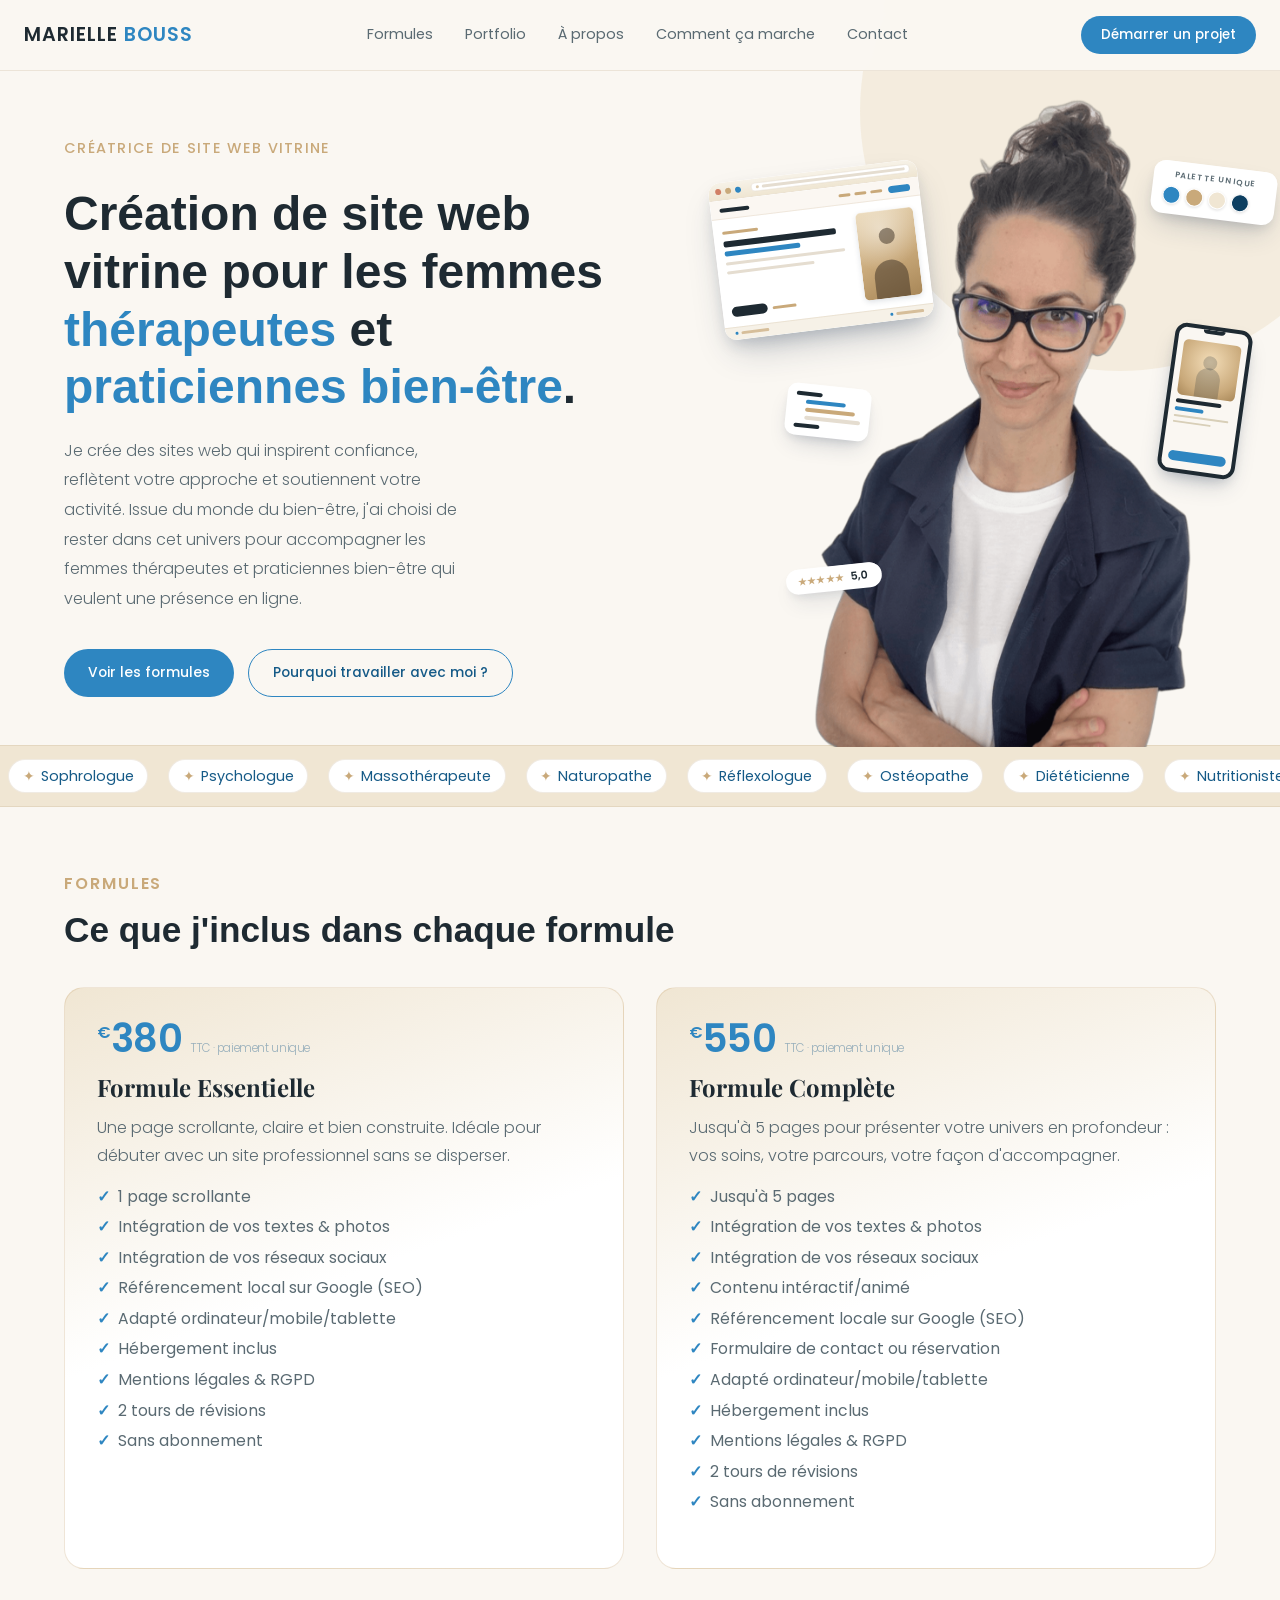
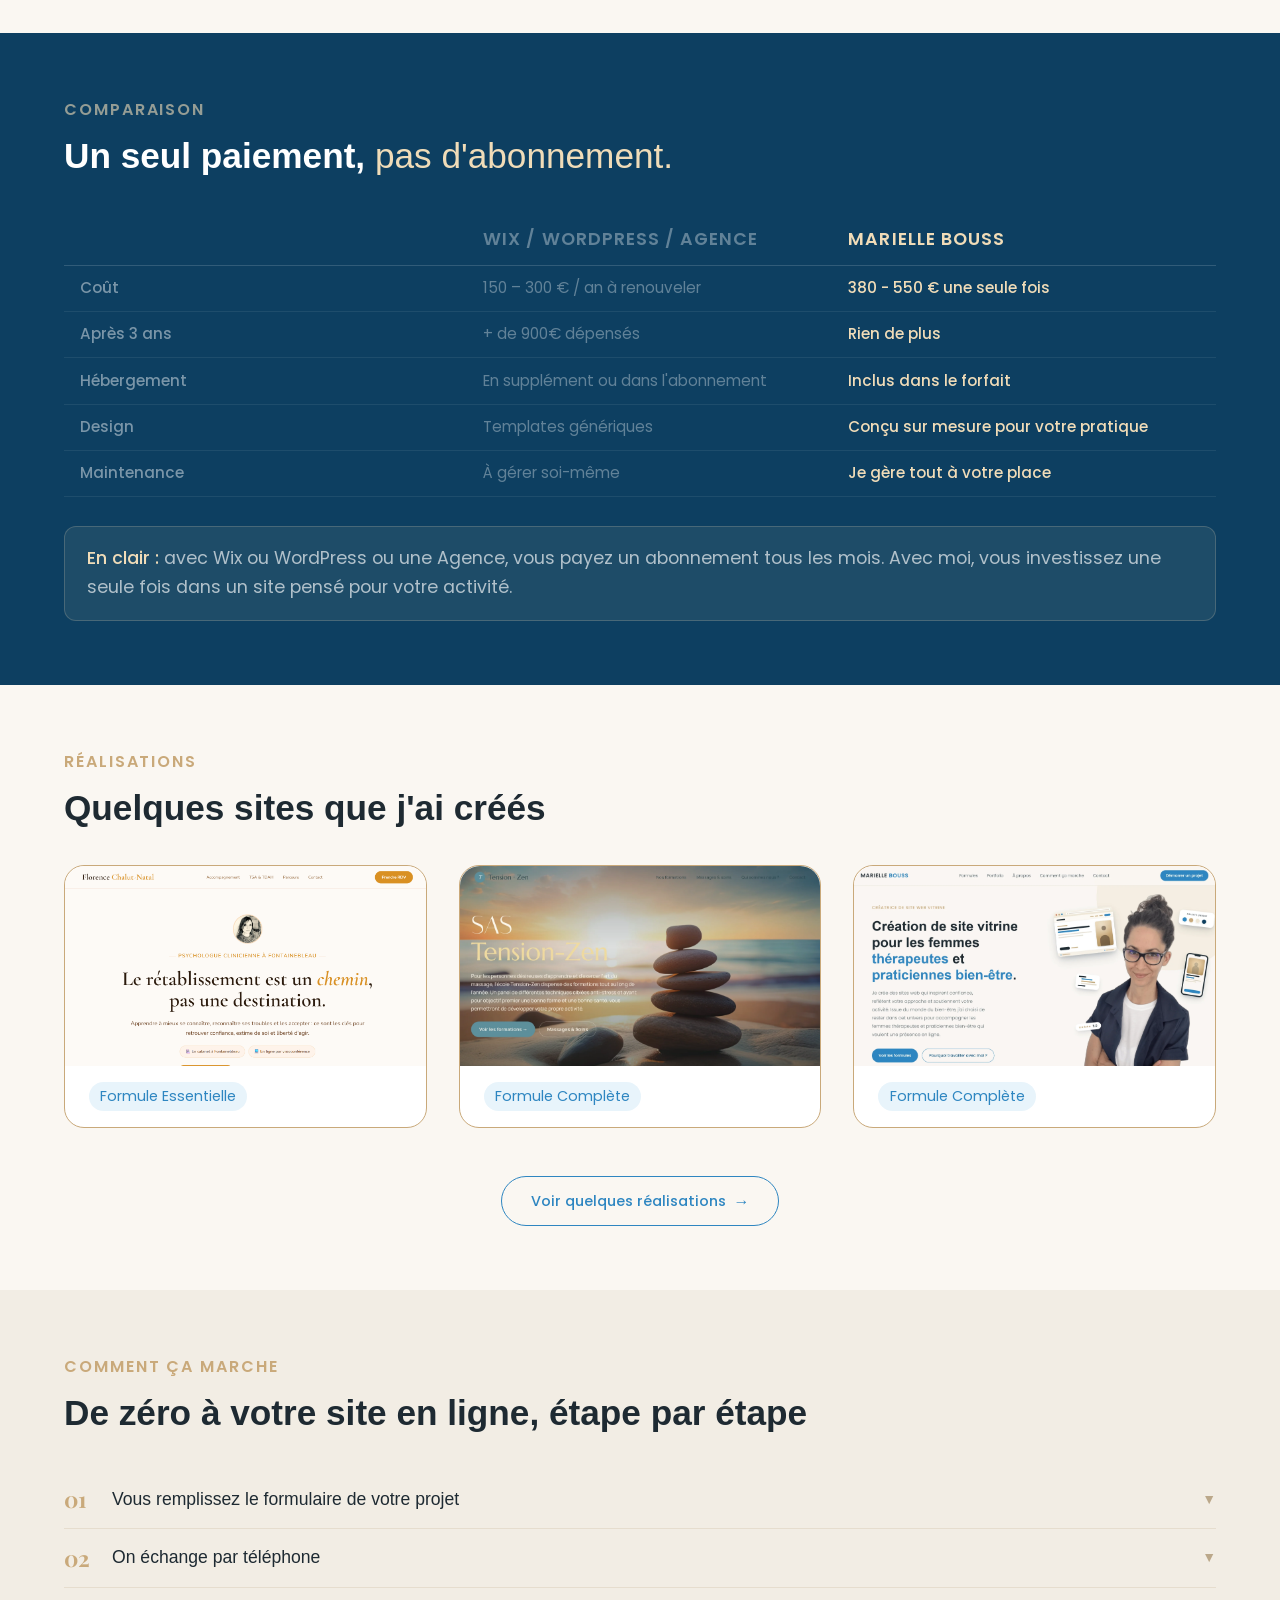
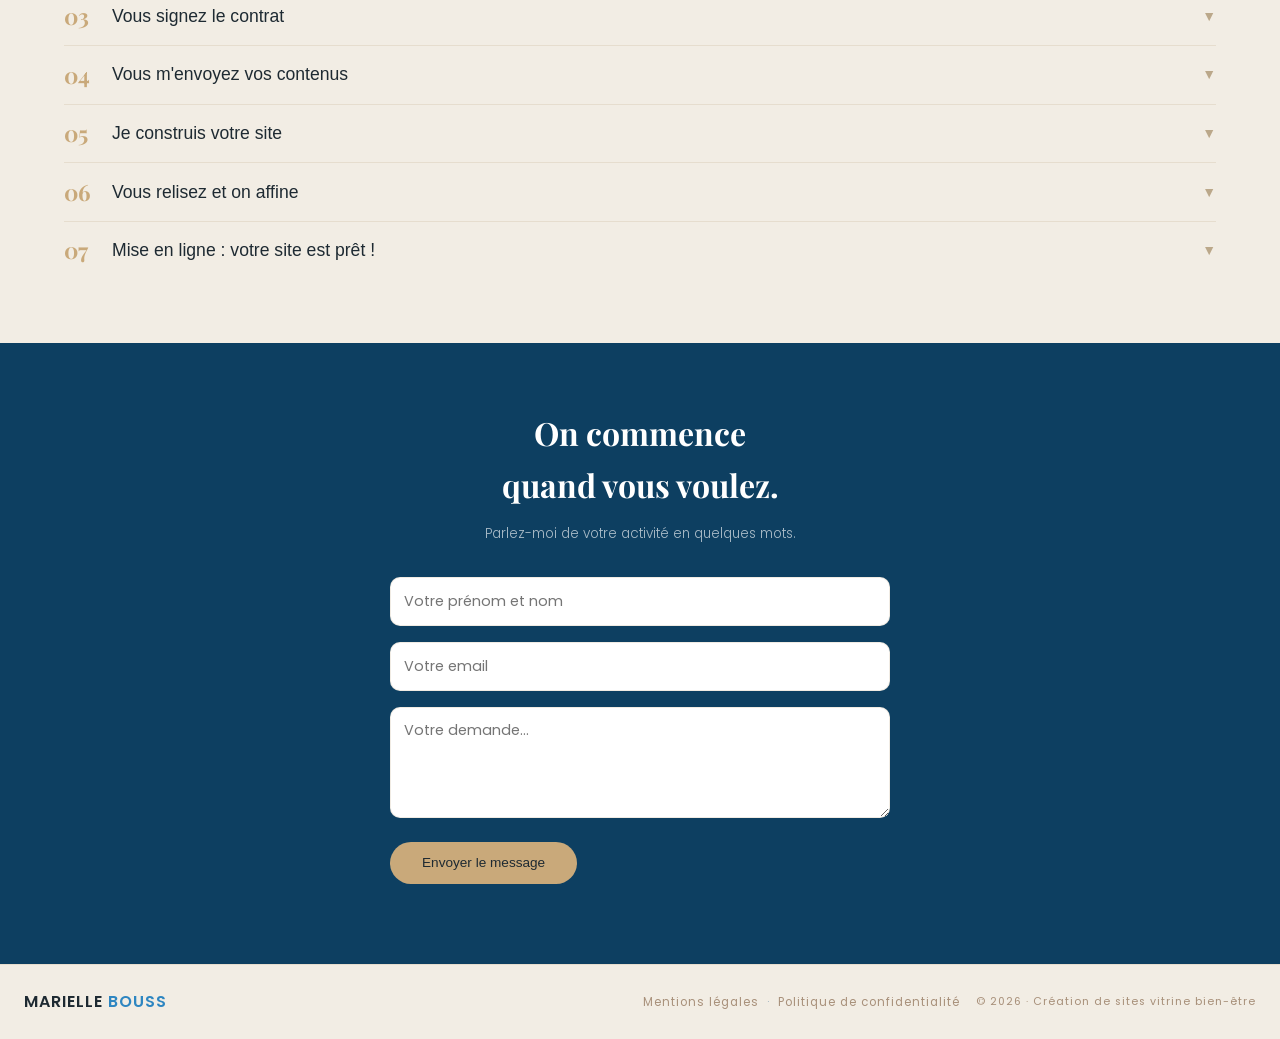
==== commit 6584ad64: "Add files via upload" ====
--- a/index.html
+++ b/index.html
@@ -52,7 +52,8 @@
     "priceRange": "€380-€500",
     "serviceType": "Création de sites web vitrine",
     "areaServed": "France",
-    "image": "https://mariellebouss.fr/logoreseau.jpg",
+    "image": "https://mariellebouss.fr/logoreseau.jpg"
+    },
     "address": {
           "@type": "PostalAddress",
           "addressLocality": "Fontainebleau",
@@ -1418,11 +1419,13 @@
                     <ul class="card-list">
                         <li>1 page scrollante</li>
                         <li>Intégration de vos textes & photos</li>
-                        <li>Référencement sur Google (SEO) </li>
+                        <li>Intégration de vos réseaux sociaux</li>
+                        <li>Référencement local sur Google (SEO) </li>
                         <li>Adapté ordinateur/mobile/tablette</li>
                         <li>Hébergement inclus</li>
                         <li>Mentions légales & RGPD</li>
                         <li>2 tours de révisions</li>
+                        <li>Sans abonnement</li>
                     </ul>
                 </div>
                 <div class="card warm-blue">
@@ -1432,13 +1435,15 @@
                     <ul class="card-list">
                         <li>Jusqu'à 5 pages</li>
                         <li>Intégration de vos textes & photos</li>
+                        <li>Intégration de vos réseaux sociaux</li>
                         <li>Contenu intéractif/animé</li>
-                        <li>Référencement sur Google (SEO)</li>
+                        <li>Référencement locale sur Google (SEO)</li>
                         <li>Formulaire de contact ou réservation</li>
                         <li>Adapté ordinateur/mobile/tablette</li>
                         <li>Hébergement inclus</li>
                         <li>Mentions légales & RGPD</li>
                         <li>2 tours de révisions</li>
+                        <li>Sans abonnement</li>
                     </ul>
                 </div>
             </div>
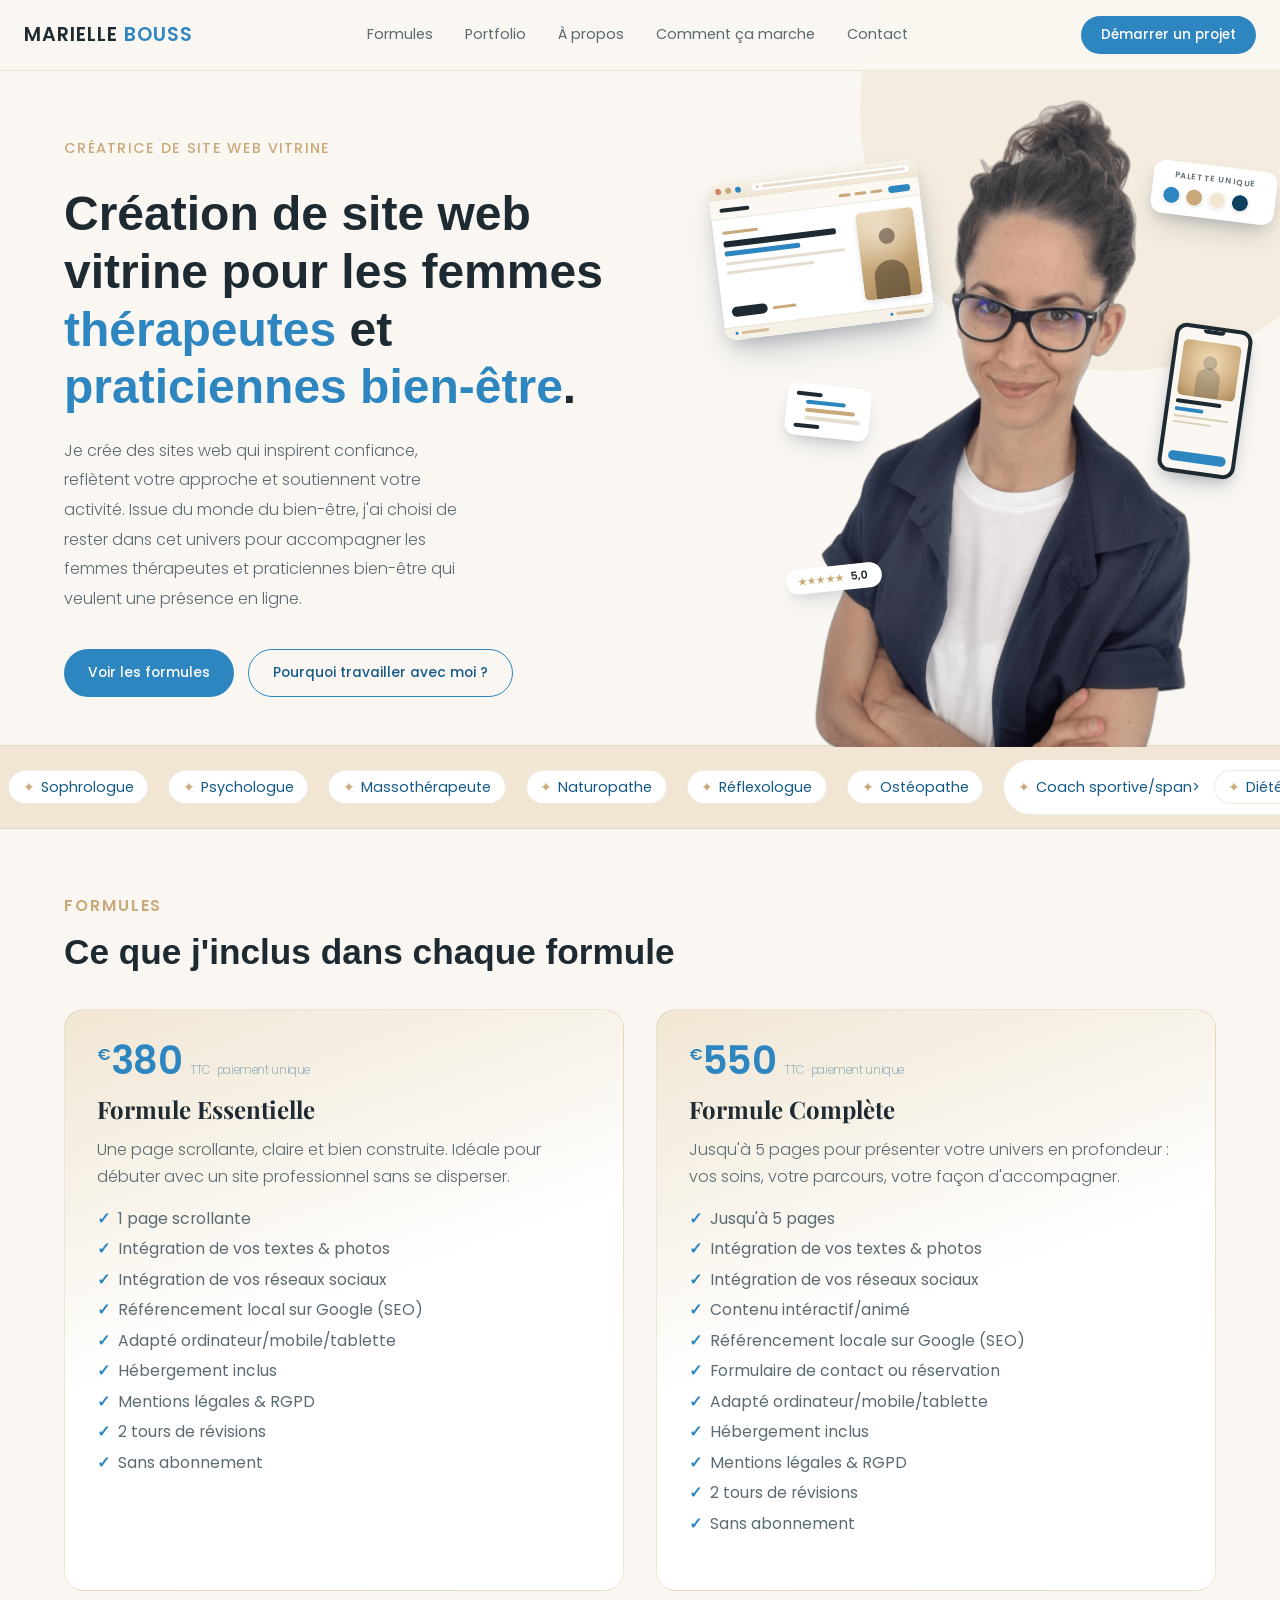
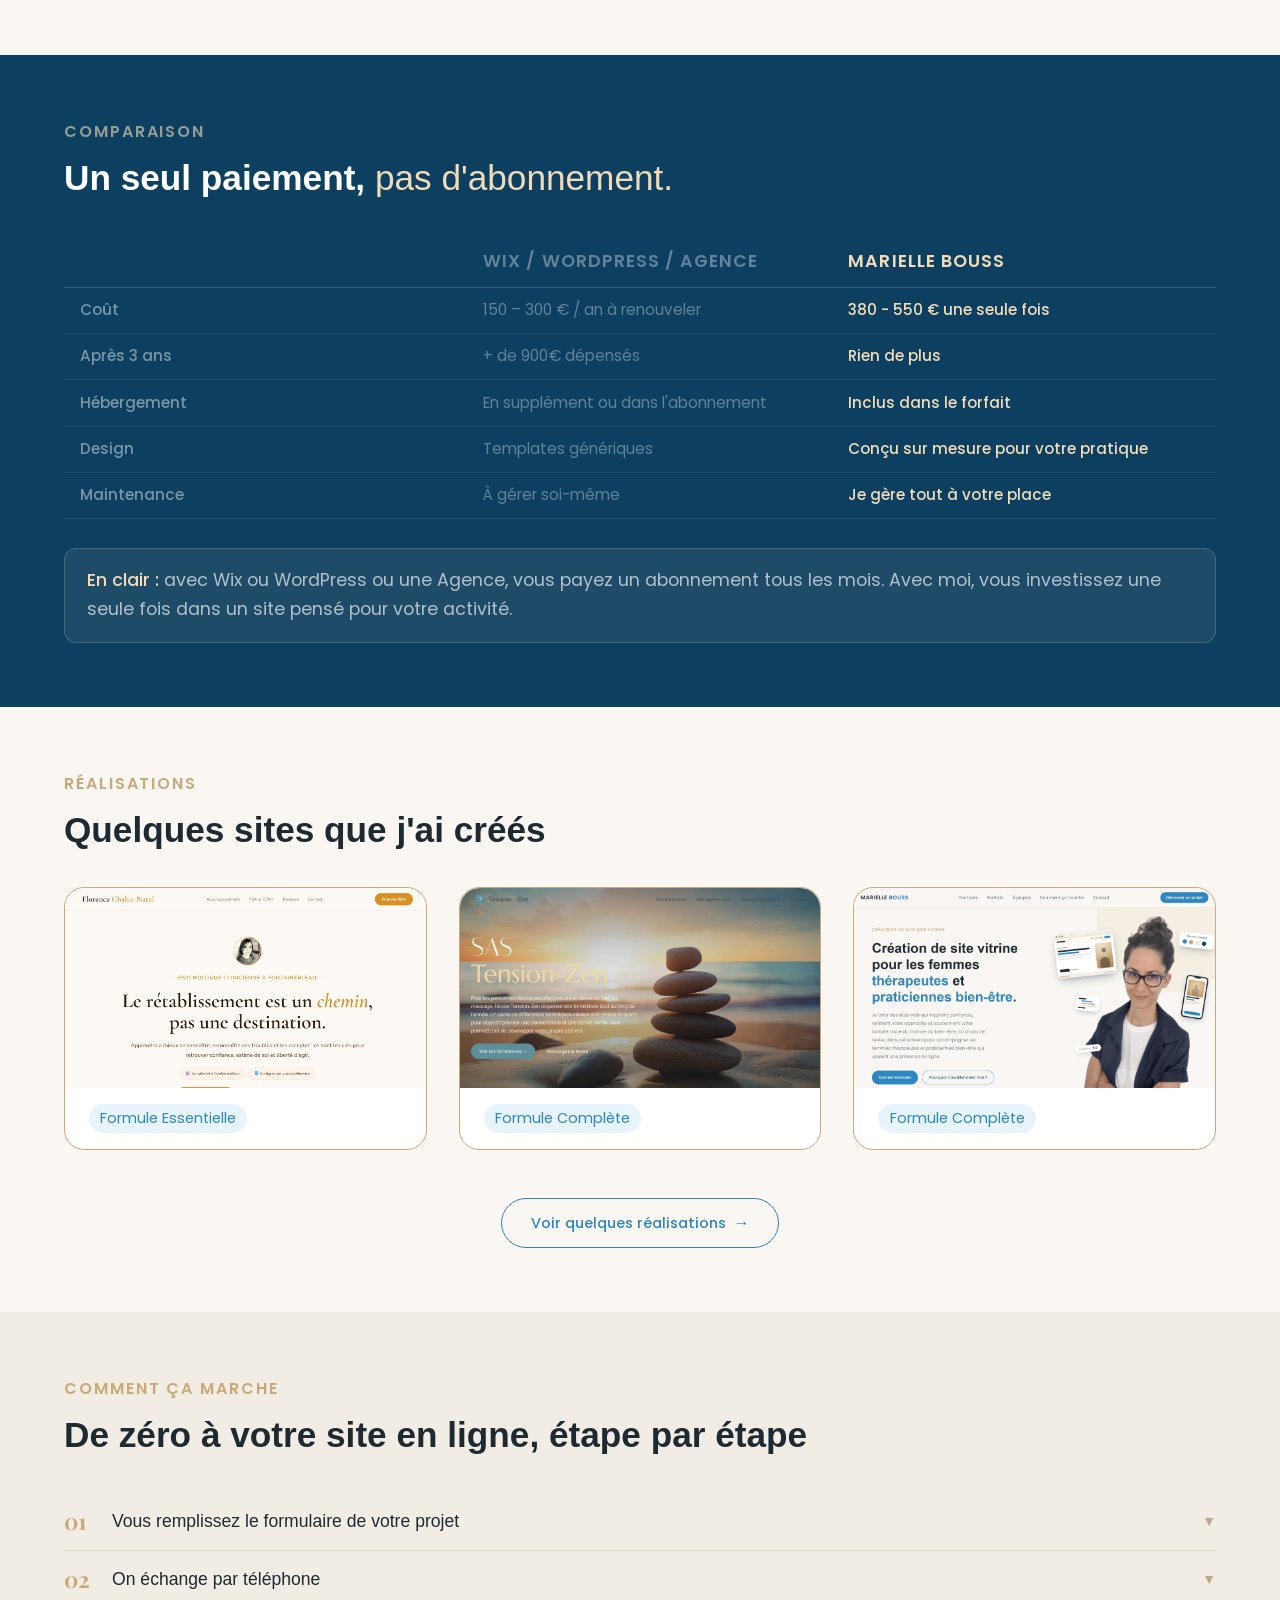
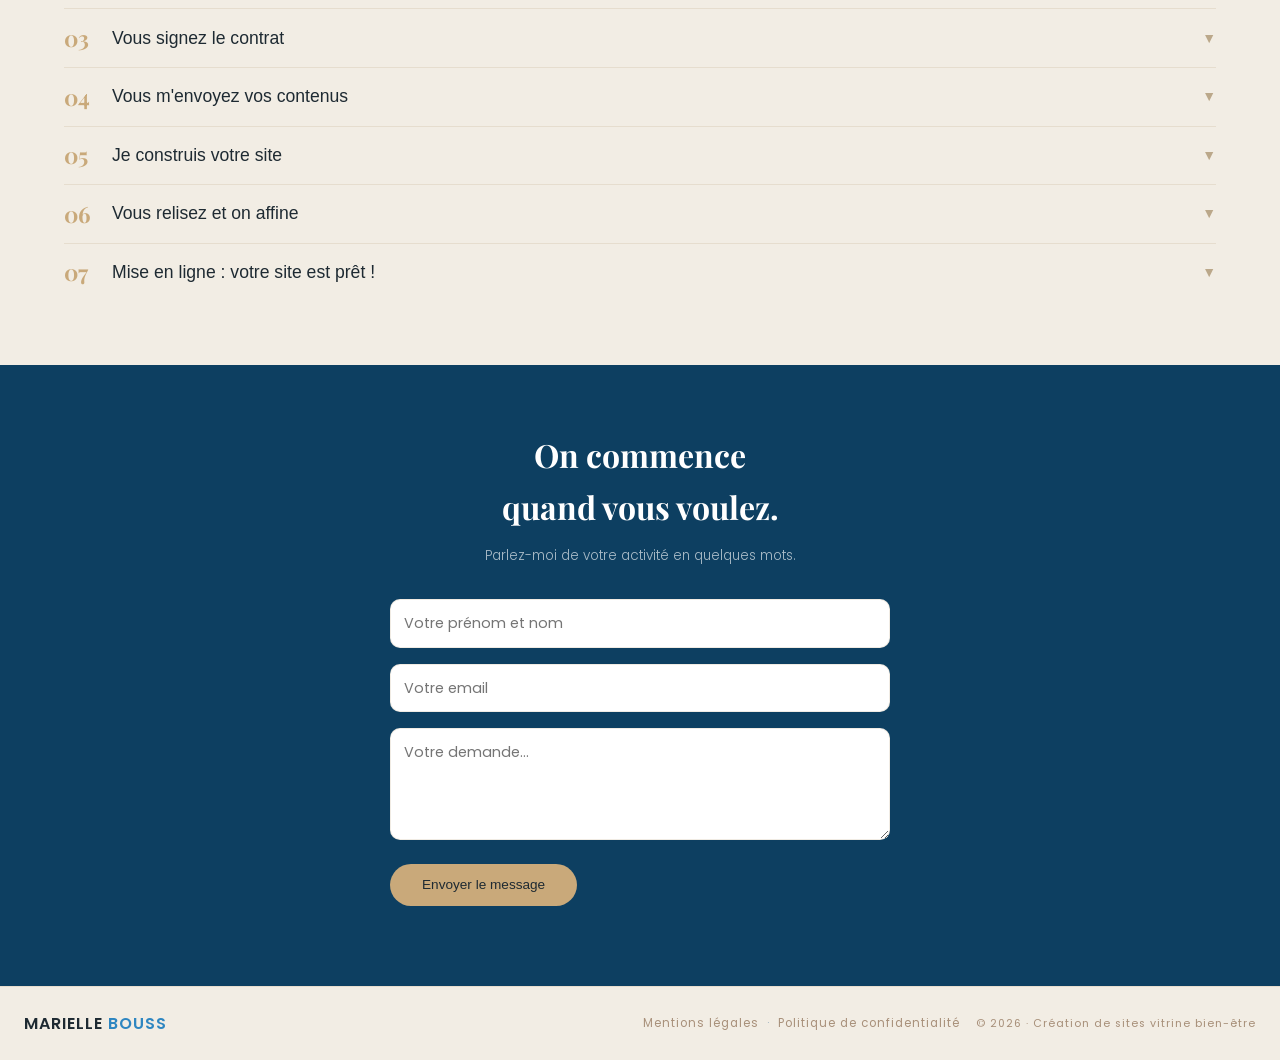
==== commit 1e89472d: "Add files via upload" ====
--- a/index.html
+++ b/index.html
@@ -1383,6 +1383,7 @@
             <span>Naturopathe</span>
             <span>Réflexologue</span>
             <span>Ostéopathe</span>
+            <span>Coach sportive/span>
             <span>Diététicienne</span>
             <span>Nutritioniste</span>
             <span>Hypnothérapeute</span>
@@ -1396,6 +1397,7 @@
             <span>Naturopathe</span>
             <span>Réflexologue</span>
             <span>Ostéopathe</span>
+            <span>Coach sportive/span>
             <span>Diététicienne</span>
             <span>Nutritioniste</span>
             <span>Hypnothérapeute</span>
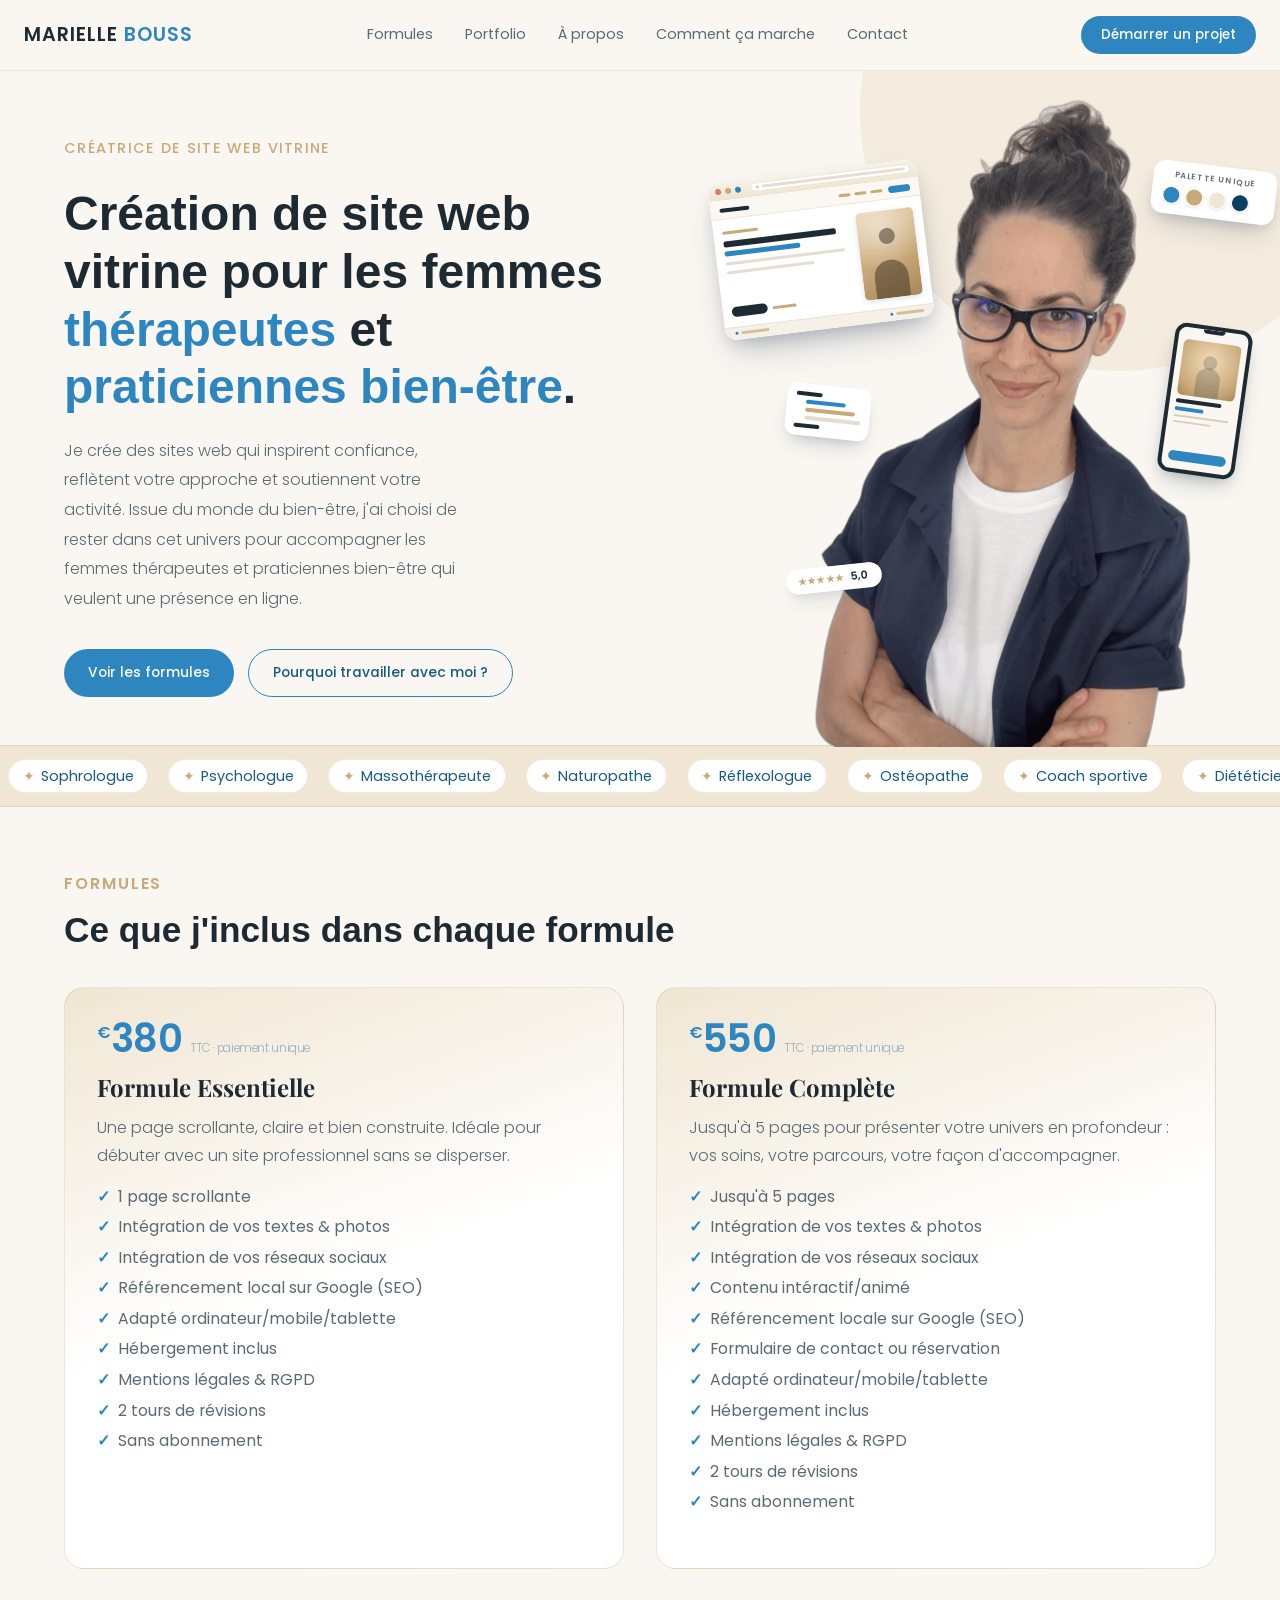
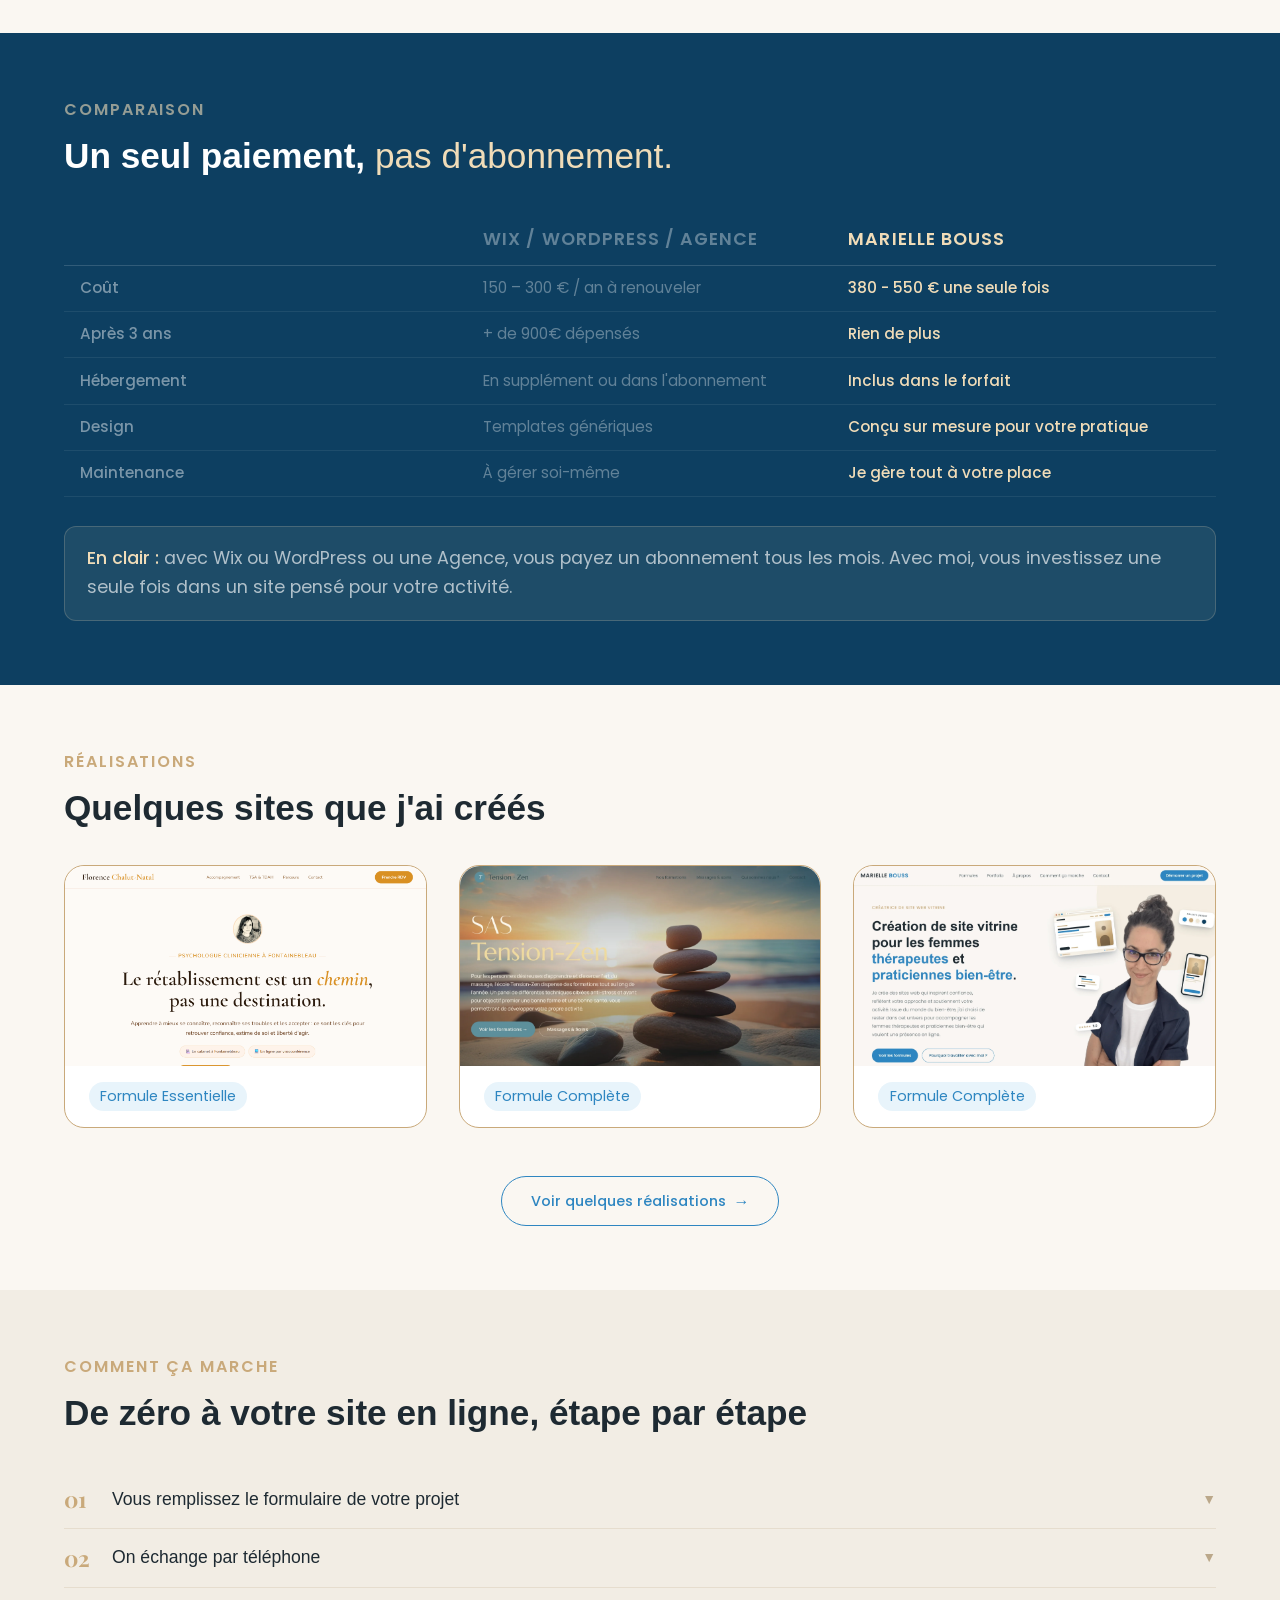
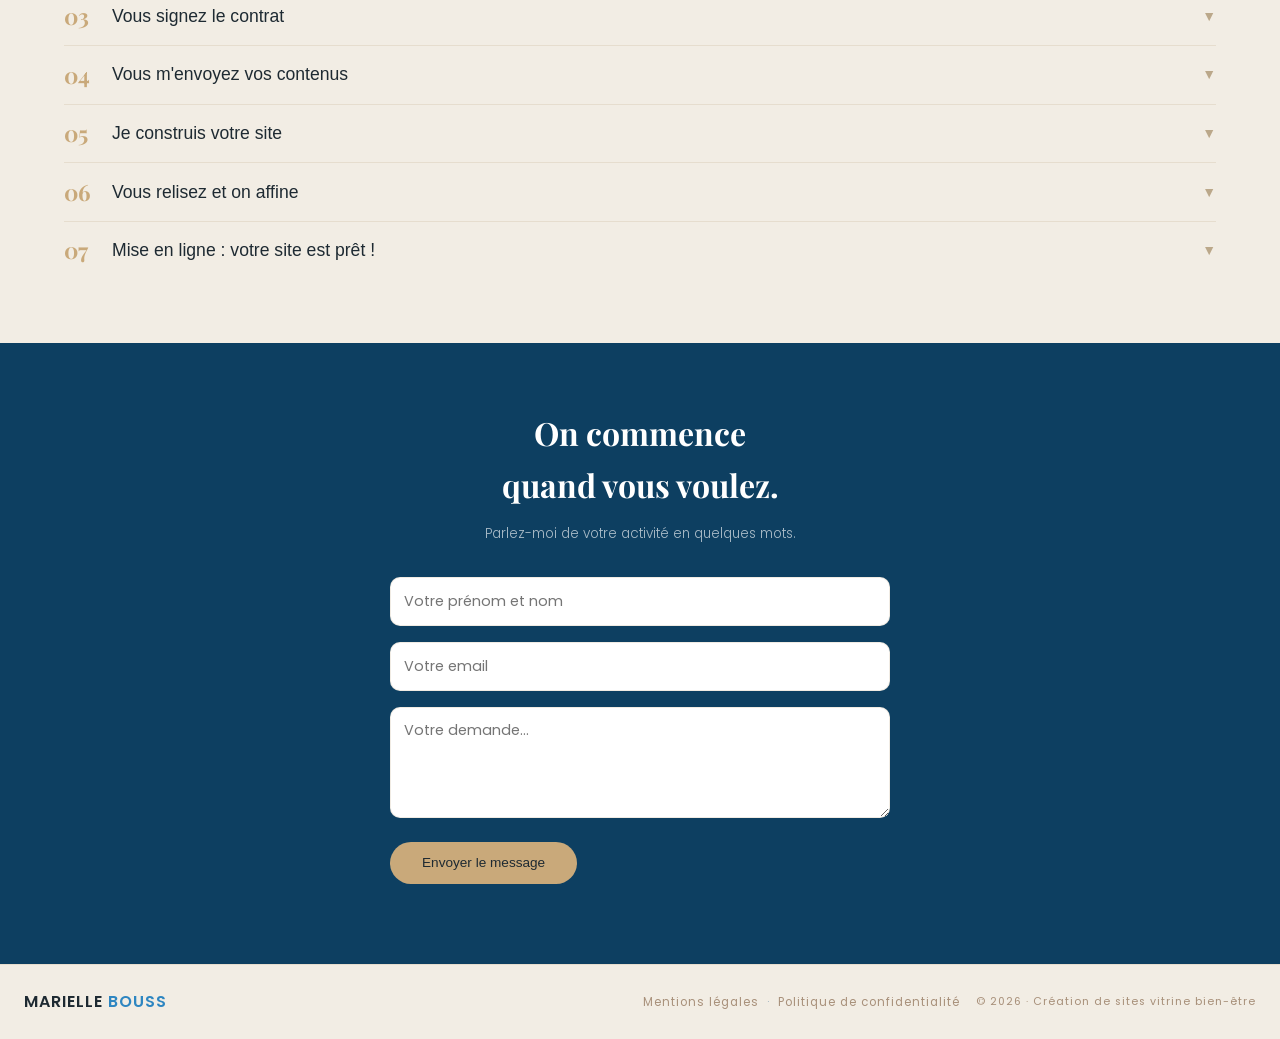
==== commit 90f3ce68: "Add files via upload" ====
--- a/index.html
+++ b/index.html
@@ -1383,7 +1383,7 @@
             <span>Naturopathe</span>
             <span>Réflexologue</span>
             <span>Ostéopathe</span>
-            <span>Coach sportive/span>
+            <span>Coach sportive</span>
             <span>Diététicienne</span>
             <span>Nutritioniste</span>
             <span>Hypnothérapeute</span>
@@ -1397,7 +1397,7 @@
             <span>Naturopathe</span>
             <span>Réflexologue</span>
             <span>Ostéopathe</span>
-            <span>Coach sportive/span>
+            <span>Coach sportive</span>
             <span>Diététicienne</span>
             <span>Nutritioniste</span>
             <span>Hypnothérapeute</span>
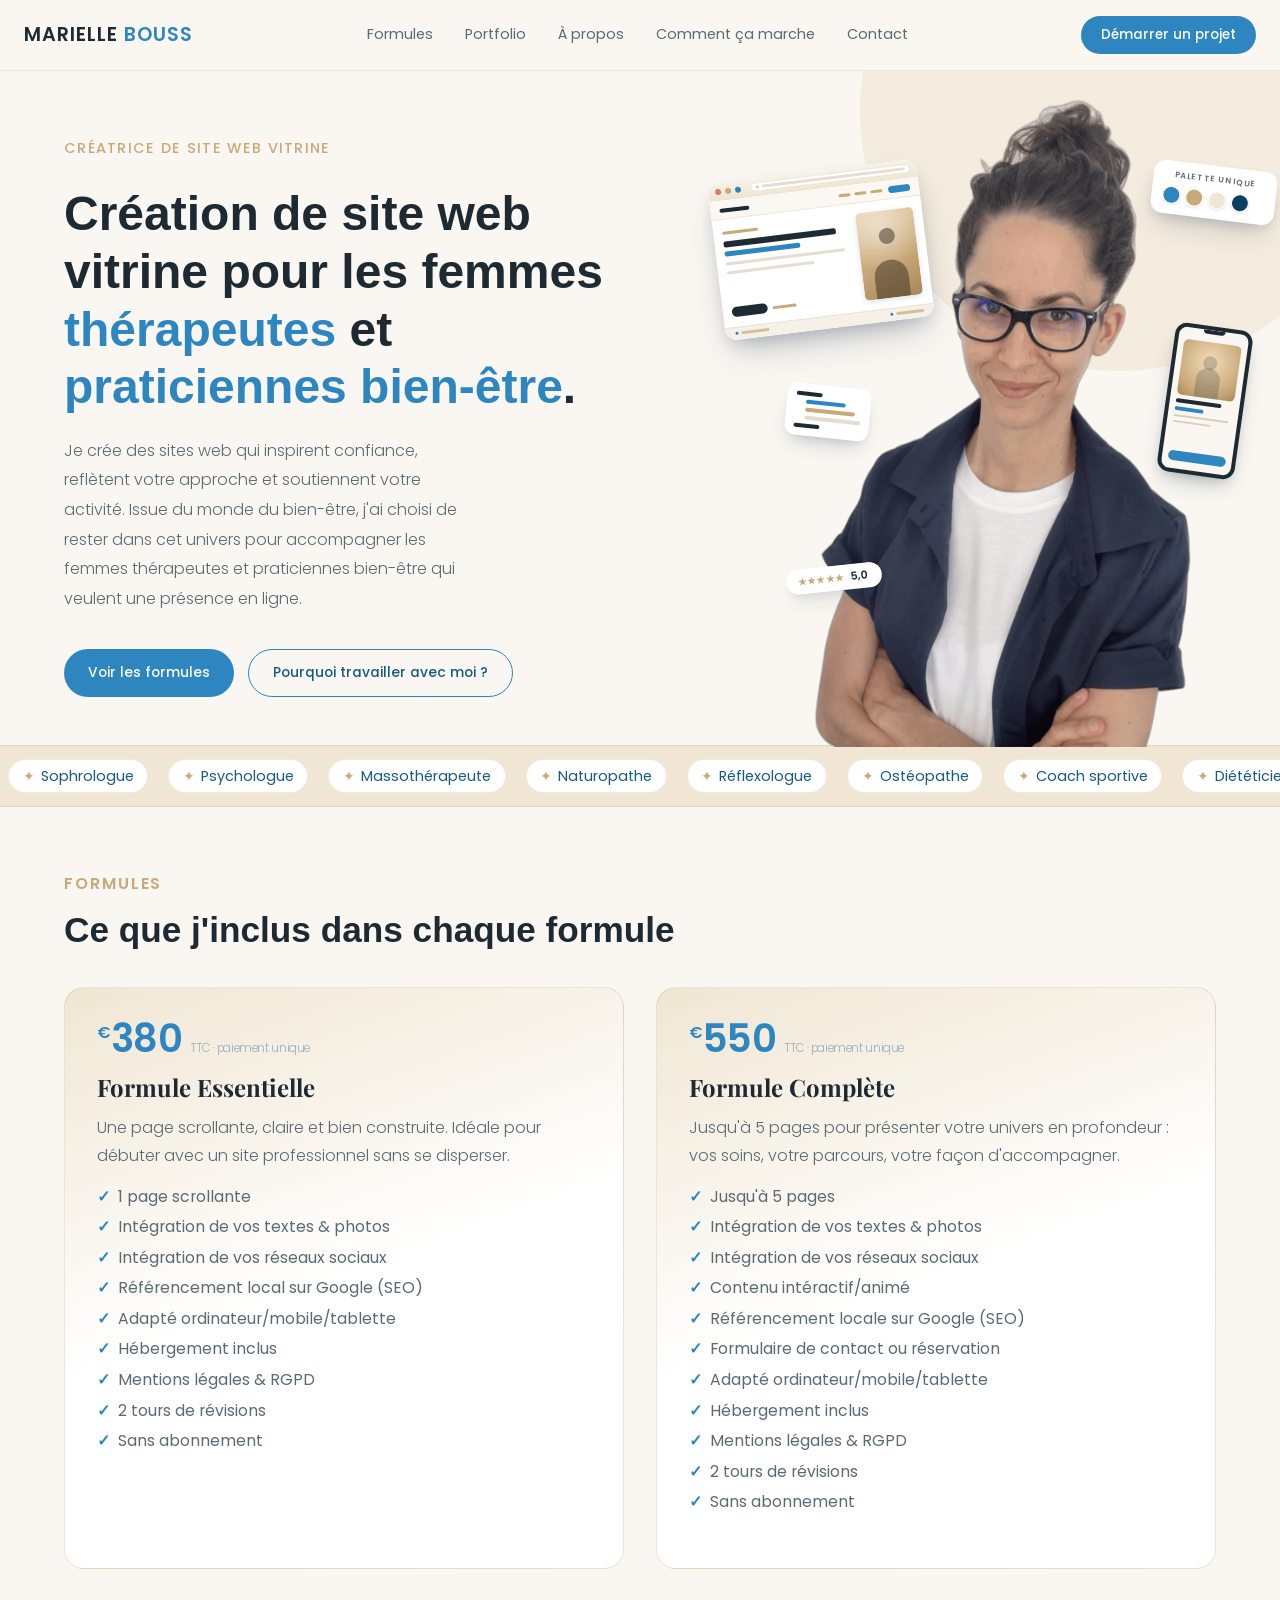
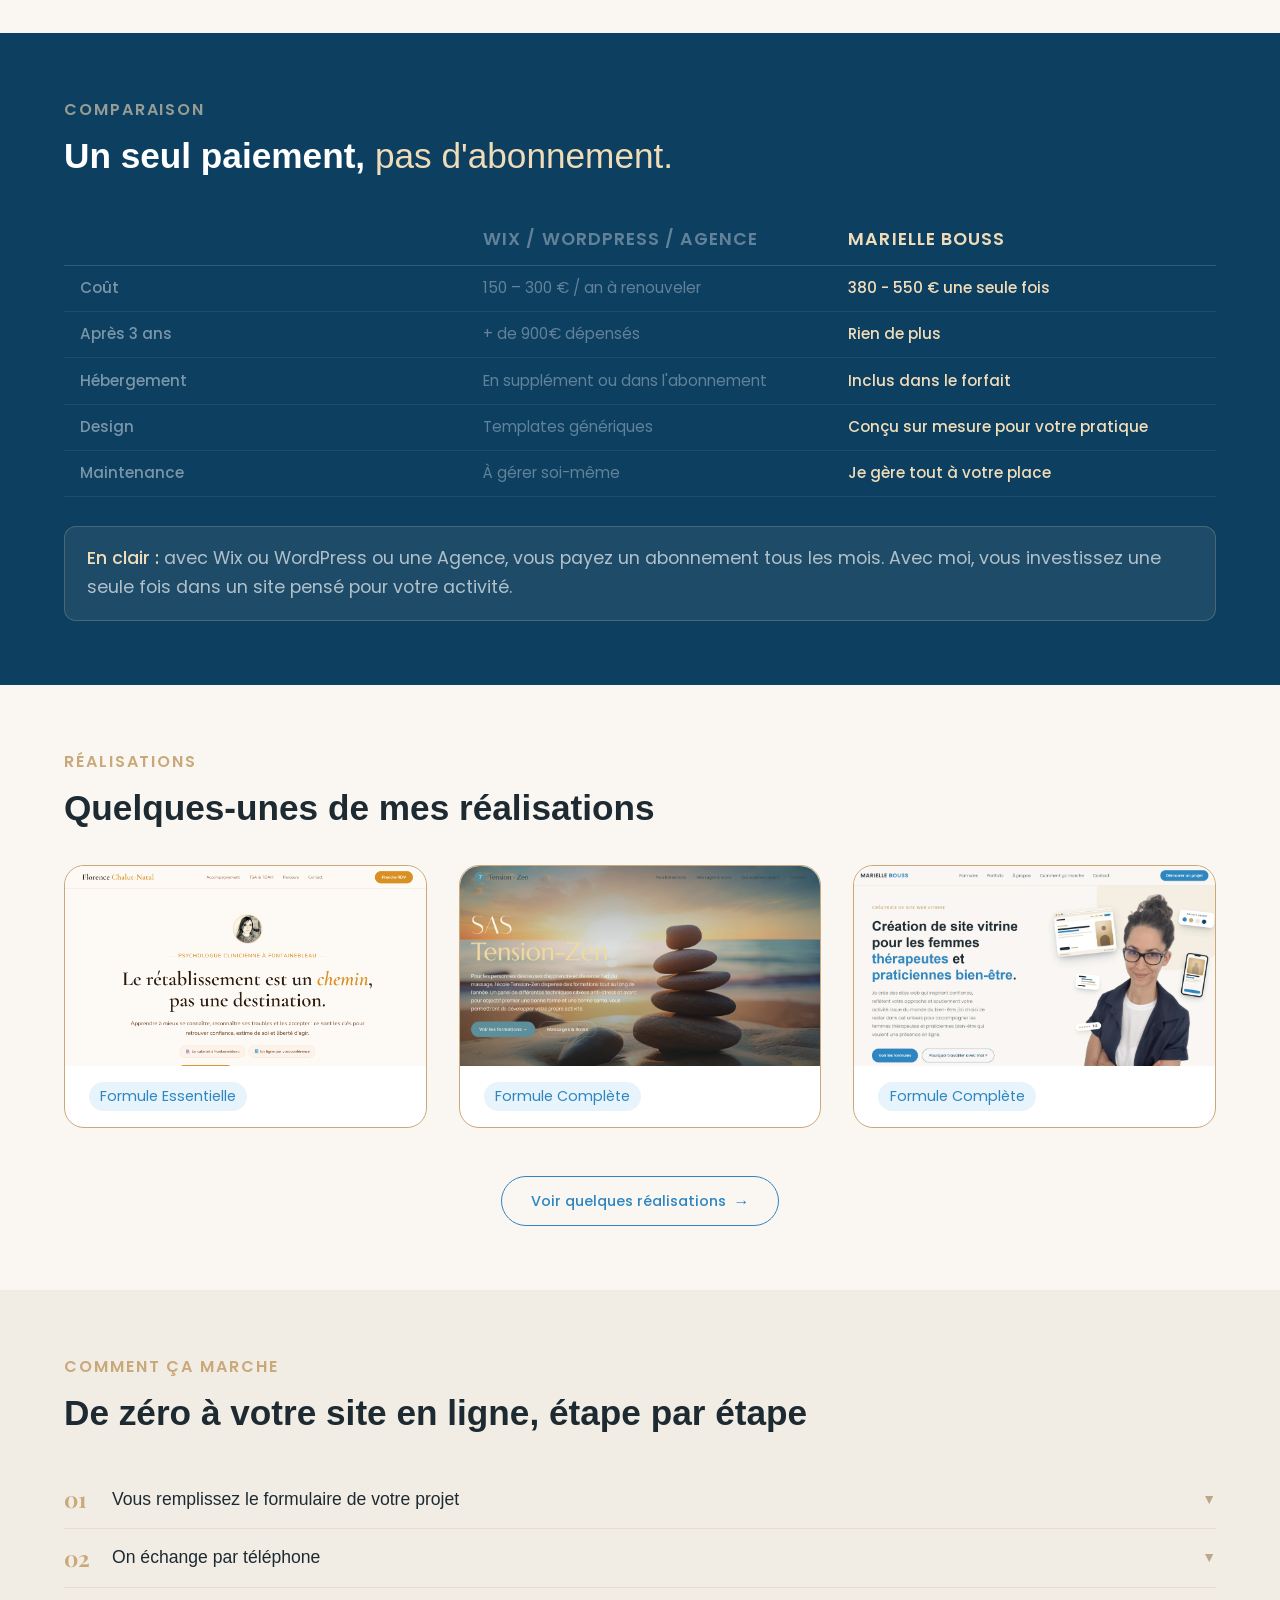
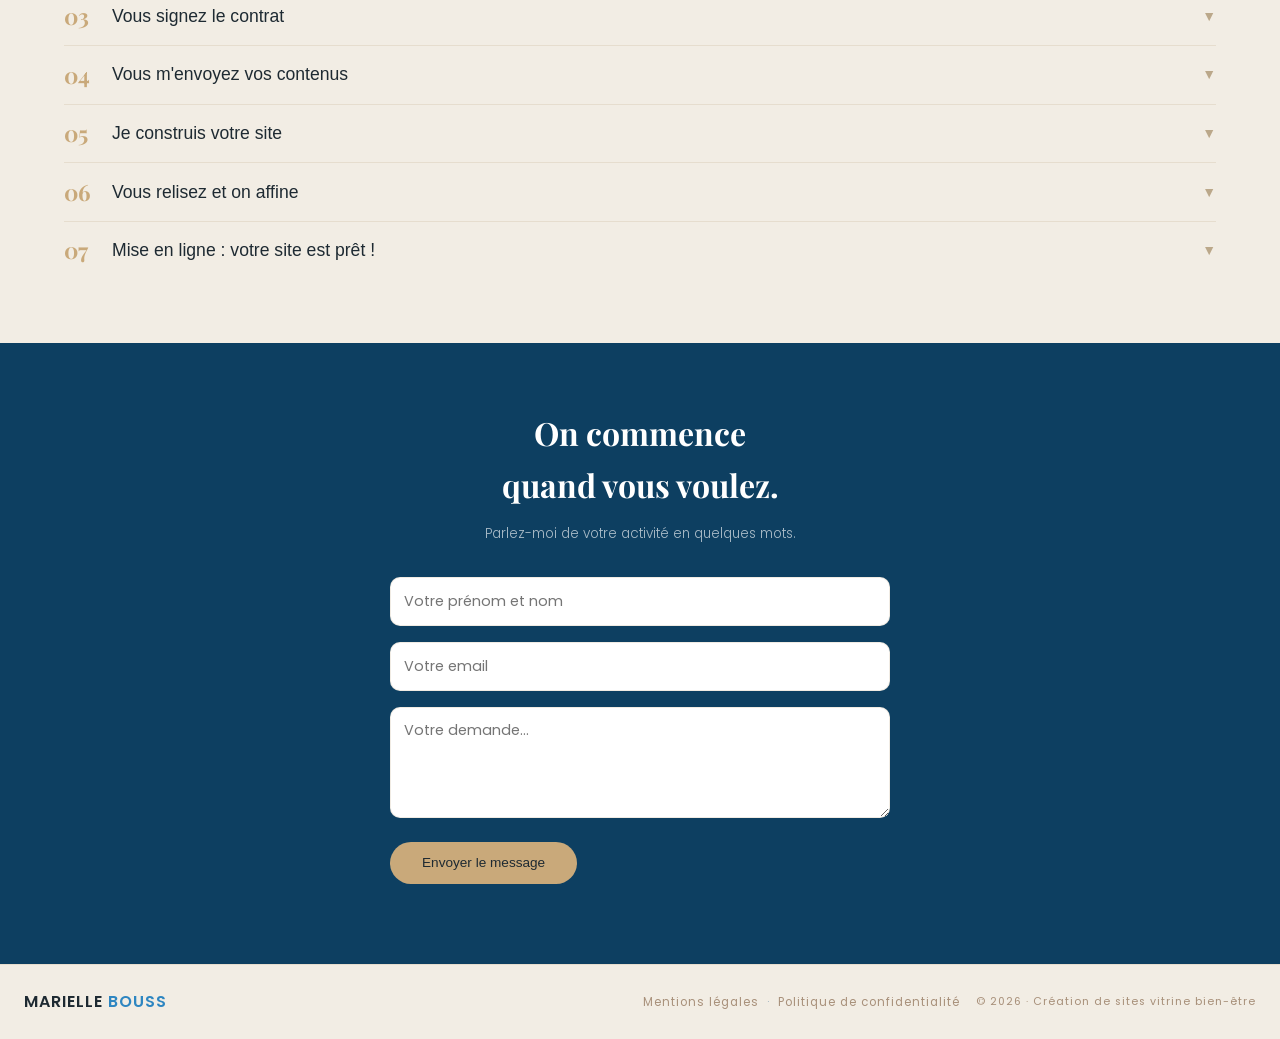
==== commit c0dabfd1: "Add files via upload" ====
--- a/index.html
+++ b/index.html
@@ -1483,7 +1483,7 @@
     <section class="section" style="background: var(--cream);">
         <div class="container">
             <div class="section-eyebrow">Réalisations</div>
-            <h2 class="section-title">Quelques sites que j'ai créés</h2>
+            <h2 class="section-title">Quelques-unes de mes réalisations</h2>
             <div class="portfolio-grid">
                 <a href="/portfolio" class="portfolio-item">
                     <div class="portfolio-preview">
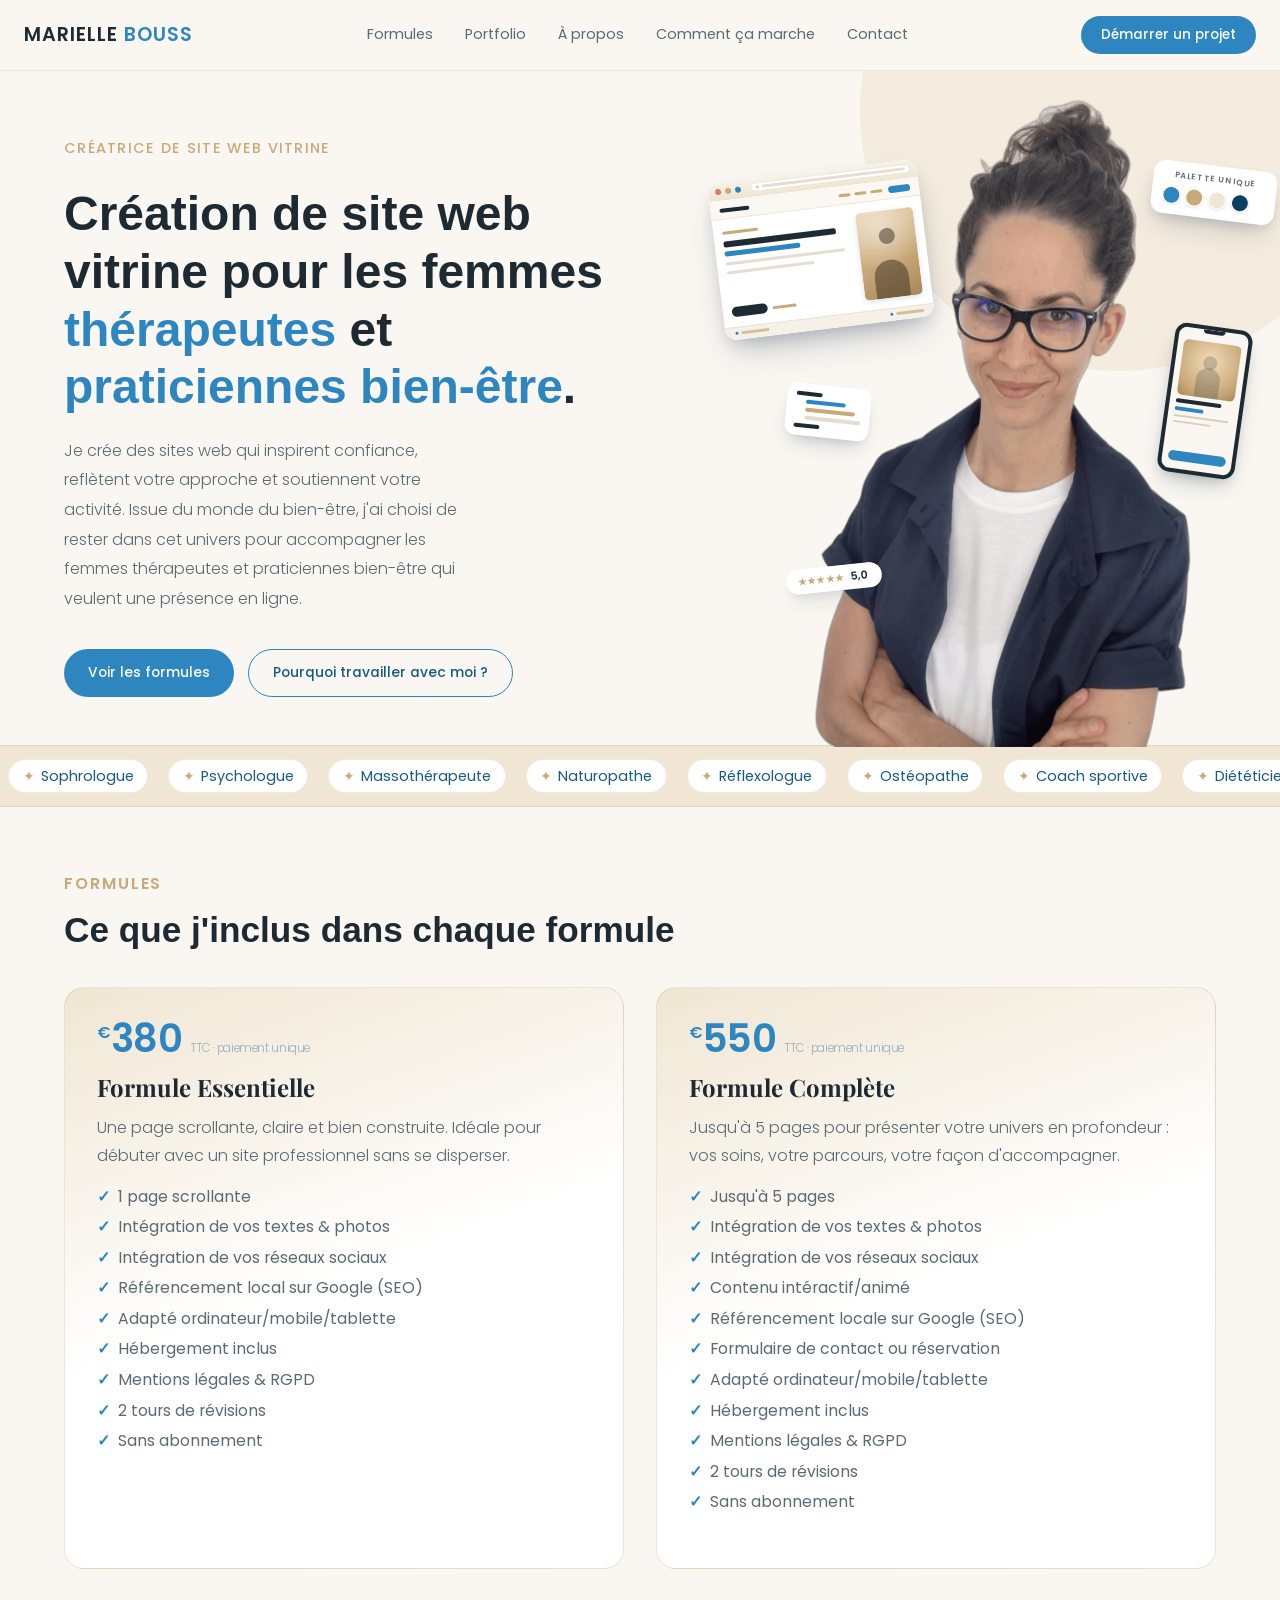
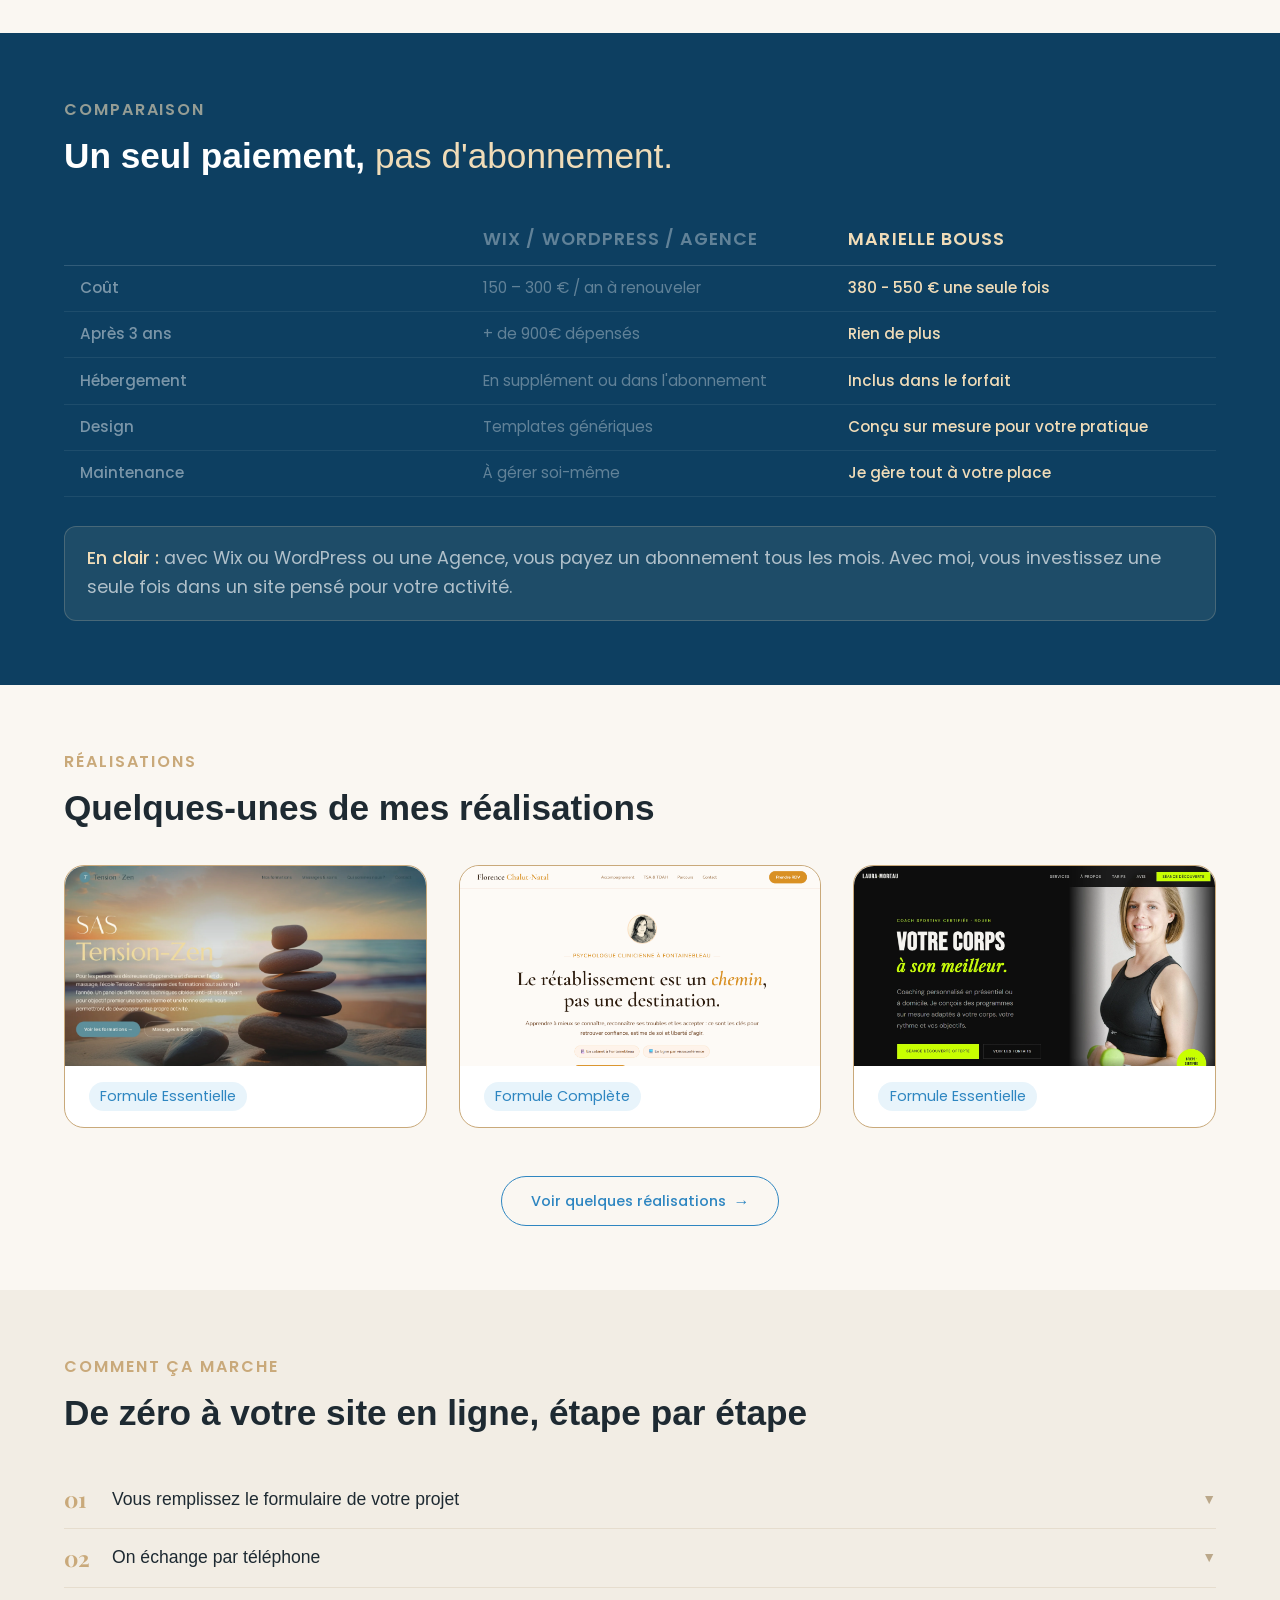
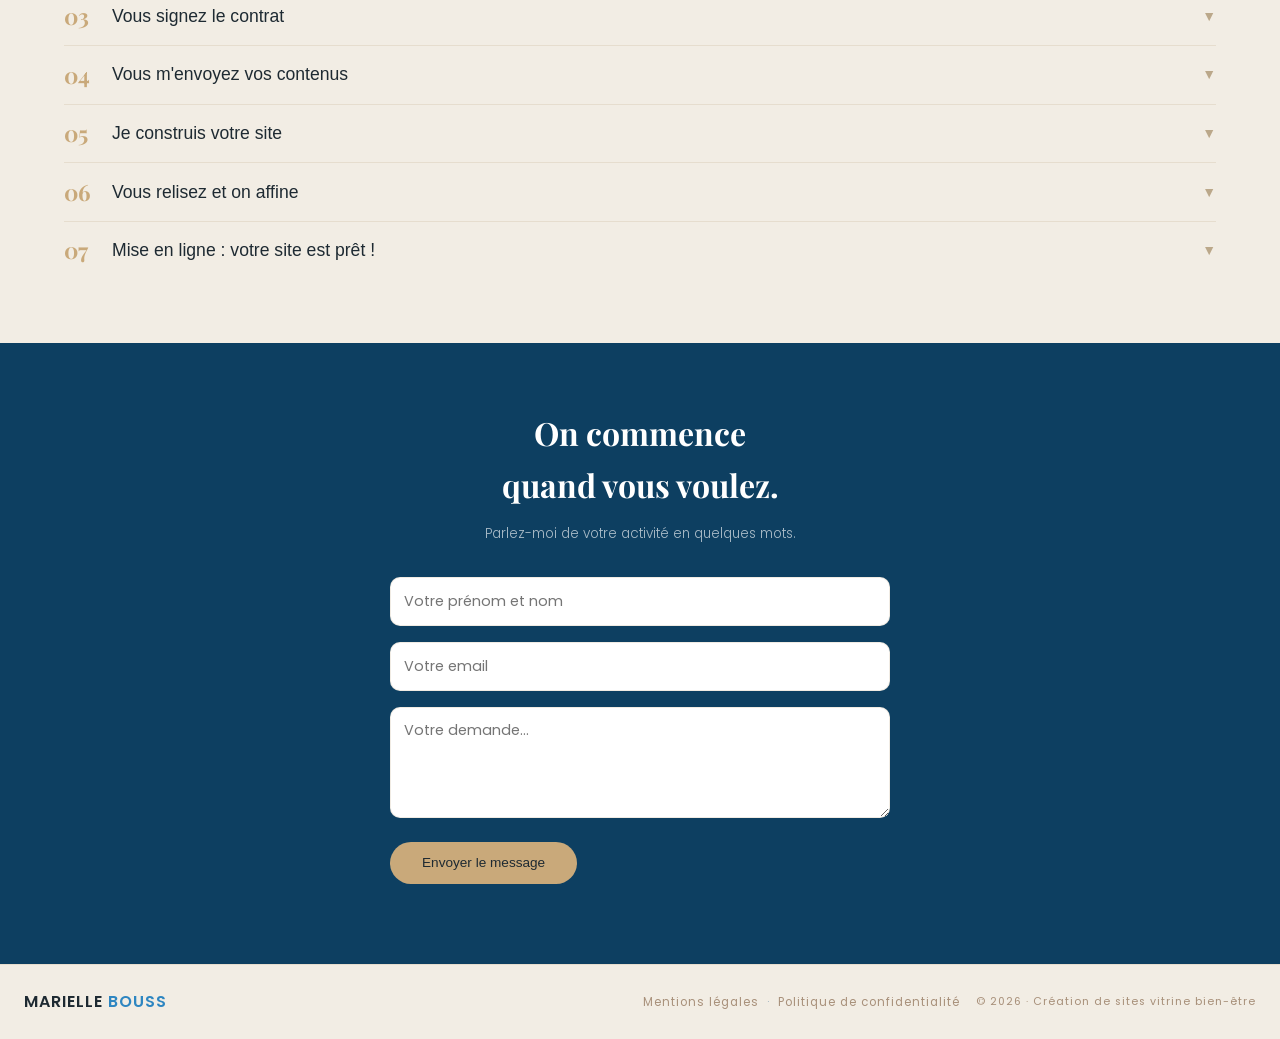
==== commit f67e62ab: "Add files via upload" ====
--- a/index.html
+++ b/index.html
@@ -1487,7 +1487,7 @@
             <div class="portfolio-grid">
                 <a href="/portfolio" class="portfolio-item">
                     <div class="portfolio-preview">
-                        <img src="portfolio/fchalutnatal1.webp" alt="Site vitrine pour psychologue - aperçu">
+                        <img src="portfolio/tensionzen1.webp" alt="Site vitrine pour ecole de massage - aperçu">
                     </div>
                     <div class="portfolio-info">
                         <div class="portfolio-tags">
@@ -1497,7 +1497,7 @@
                 </a>
                 <a href="/portfolio" class="portfolio-item">
                     <div class="portfolio-preview">
-                        <img src="portfolio/tensionzen1.webp" alt="Site pour ecole de massage - aperçu">
+                        <img src="portfolio/fchalutnatal1.webp" alt="Site vitrine pour psychologue - aperçu">
                     </div>
                     <div class="portfolio-info">
                         <div class="portfolio-tags">
@@ -1507,11 +1507,11 @@
                 </a>
                 <a href="/portfolio" class="portfolio-item">
                     <div class="portfolio-preview">
-                        <img src="portfolio/sitemariellebouss1.webp" alt="Site vitrine pour creatrice de site - aperçu">
+                        <img src="portfolio/coachsportive1.webp" alt="Site vitrine pour coach sportive - aperçu">
                     </div>
                     <div class="portfolio-info">
                         <div class="portfolio-tags">
-                            <span class="portfolio-tag">Formule Complète</span>
+                            <span class="portfolio-tag">Formule Essentielle</span>
                         </div>
                     </div>
                 </a>
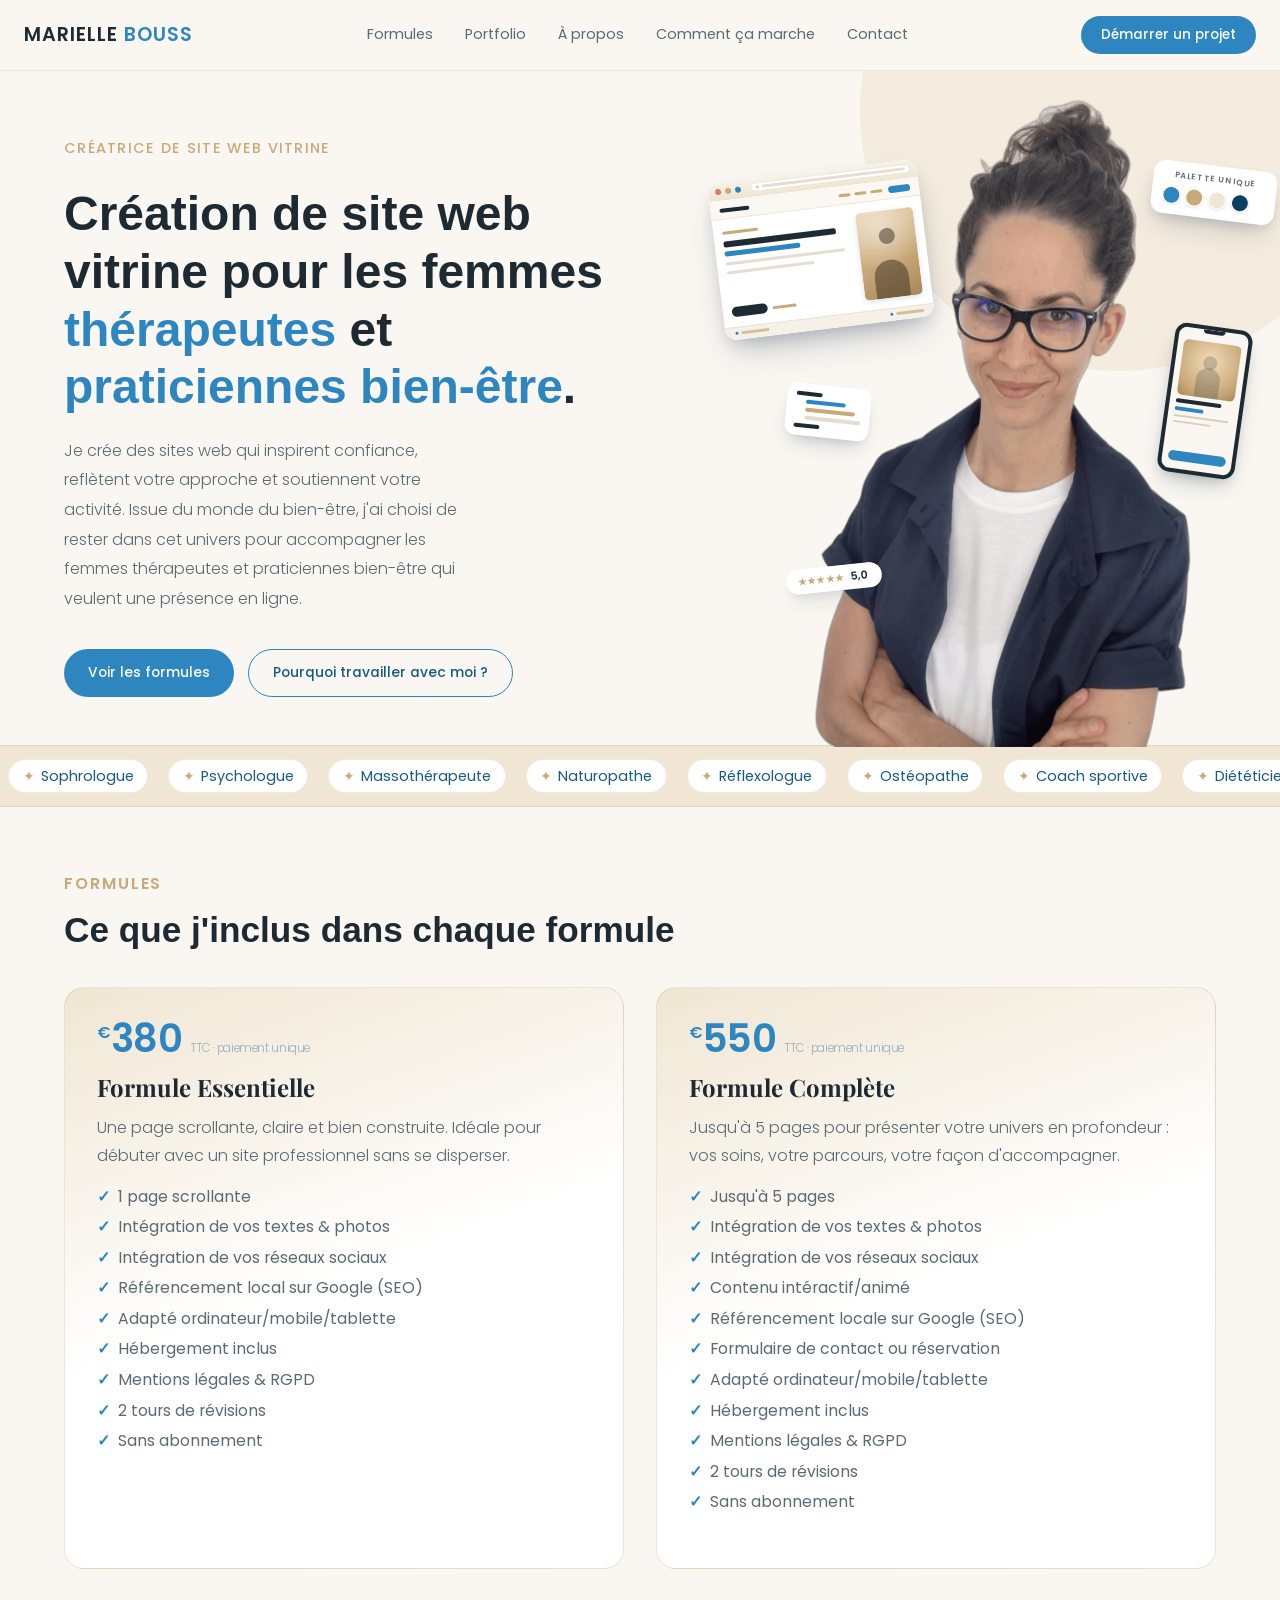
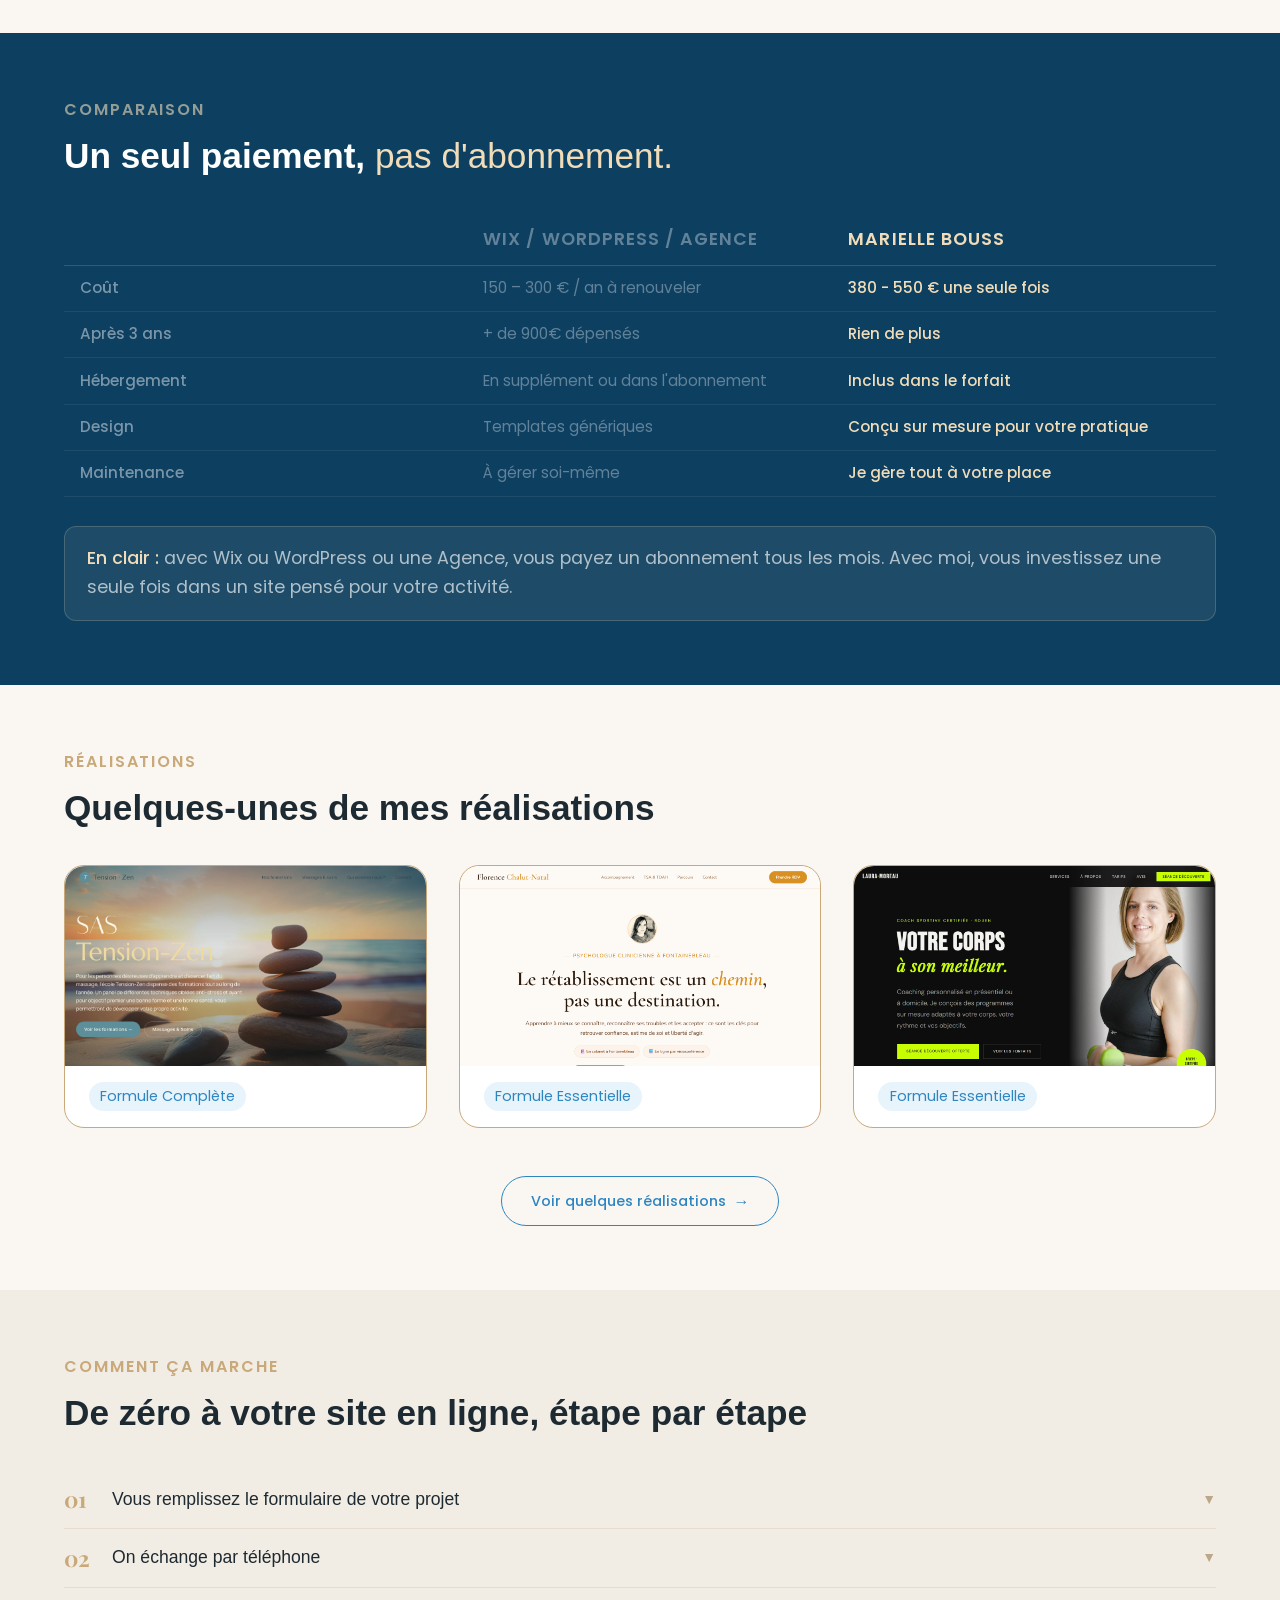
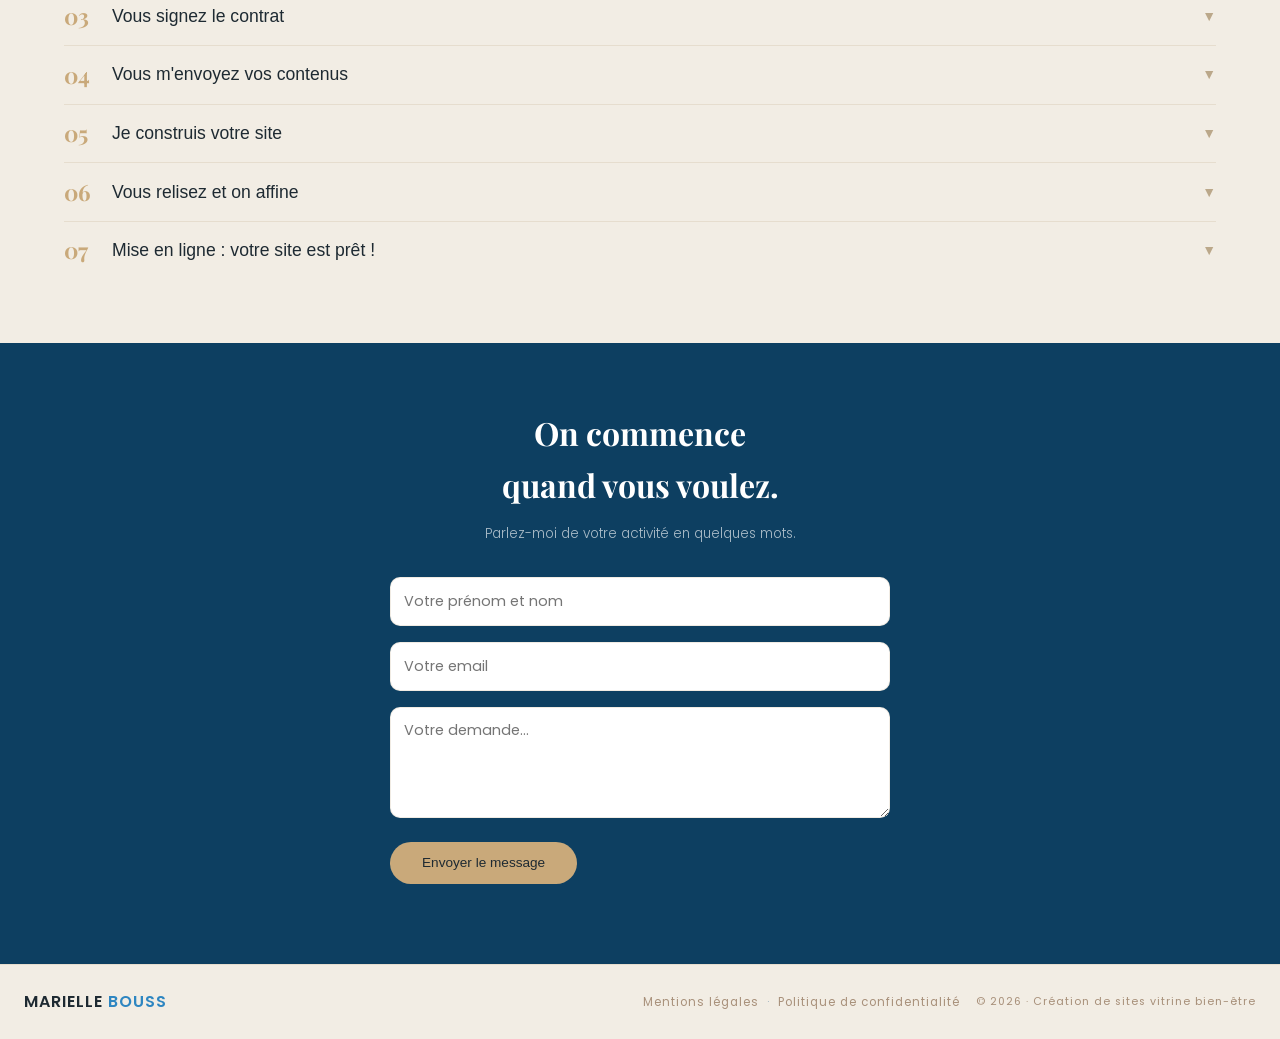
==== commit 847db1b7: "Add files via upload" ====
--- a/index.html
+++ b/index.html
@@ -1491,7 +1491,7 @@
                     </div>
                     <div class="portfolio-info">
                         <div class="portfolio-tags">
-                            <span class="portfolio-tag">Formule Essentielle</span>
+                            <span class="portfolio-tag">Formule Complète</span>
                         </div>
                     </div>
                 </a>
@@ -1501,7 +1501,7 @@
                     </div>
                     <div class="portfolio-info">
                         <div class="portfolio-tags">
-                            <span class="portfolio-tag">Formule Complète</span>
+                            <span class="portfolio-tag">Formule Essentielle</span>
                         </div>
                     </div>
                 </a>
